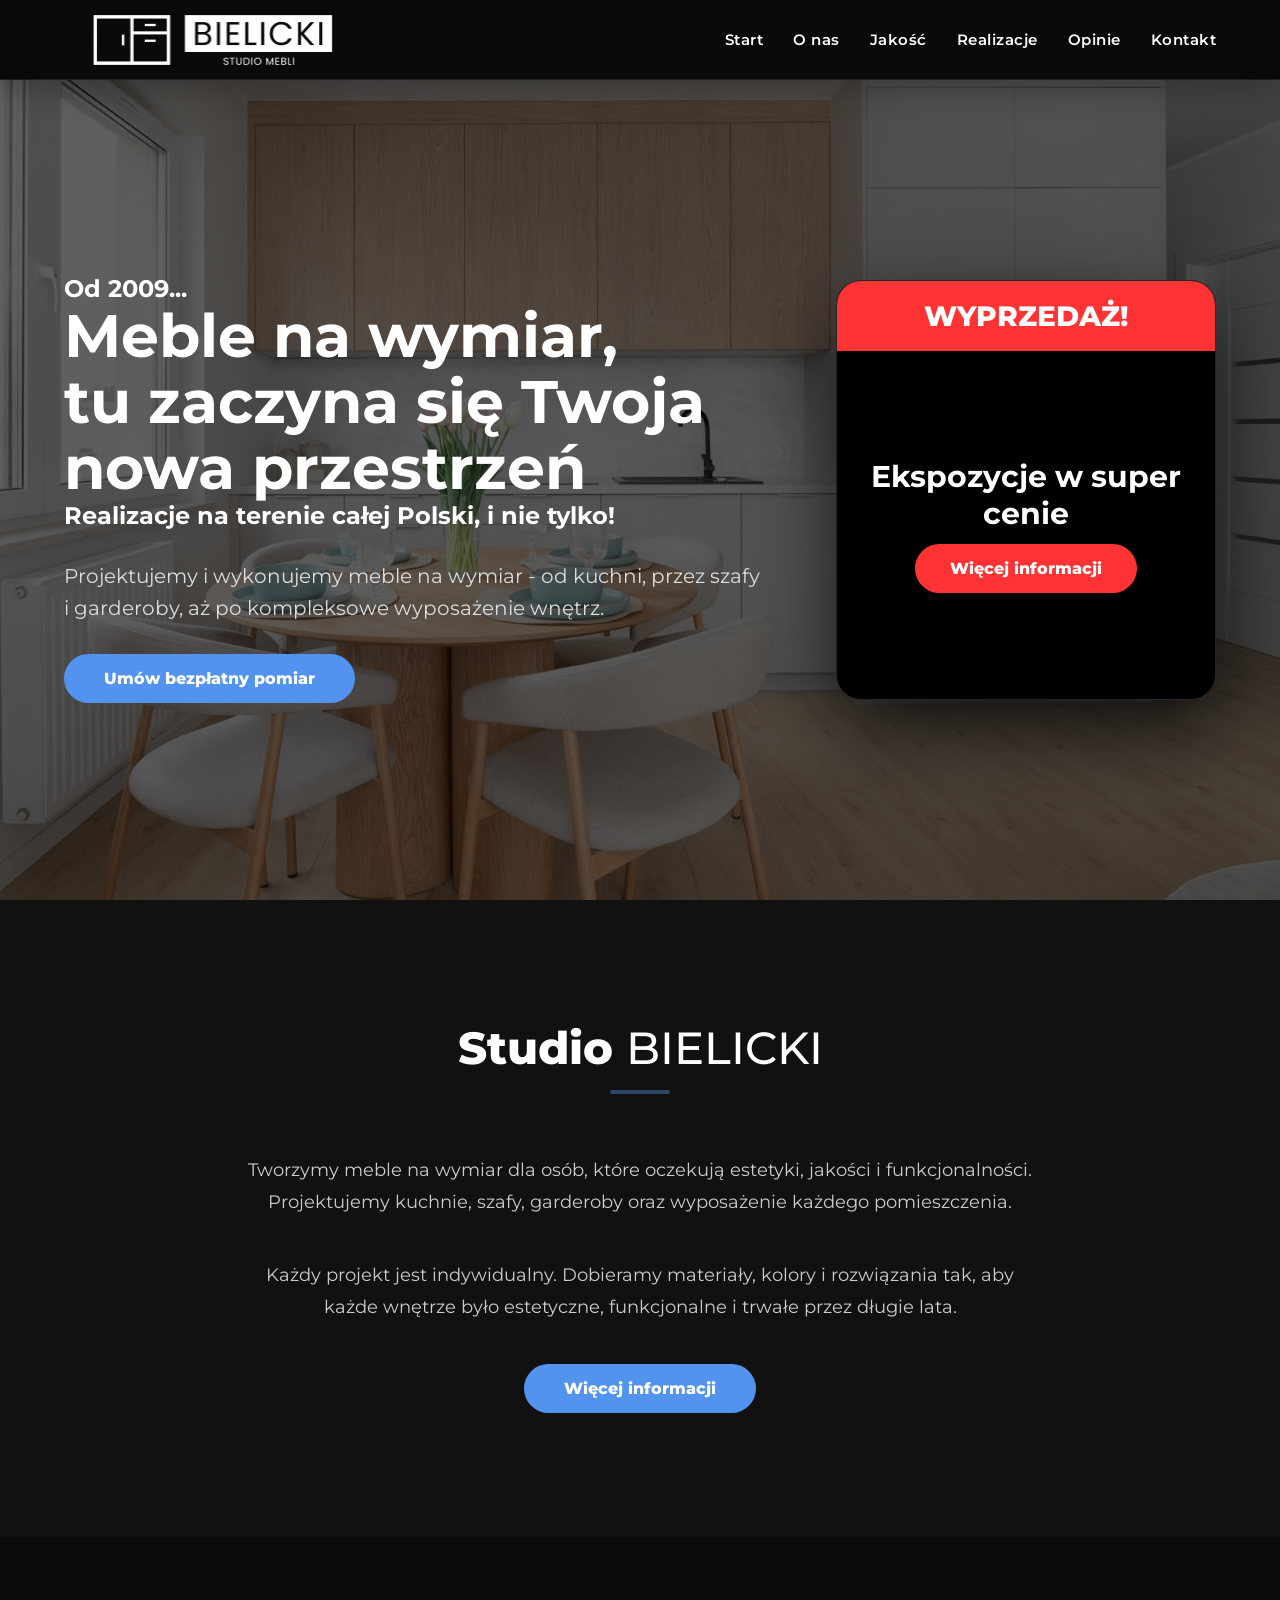
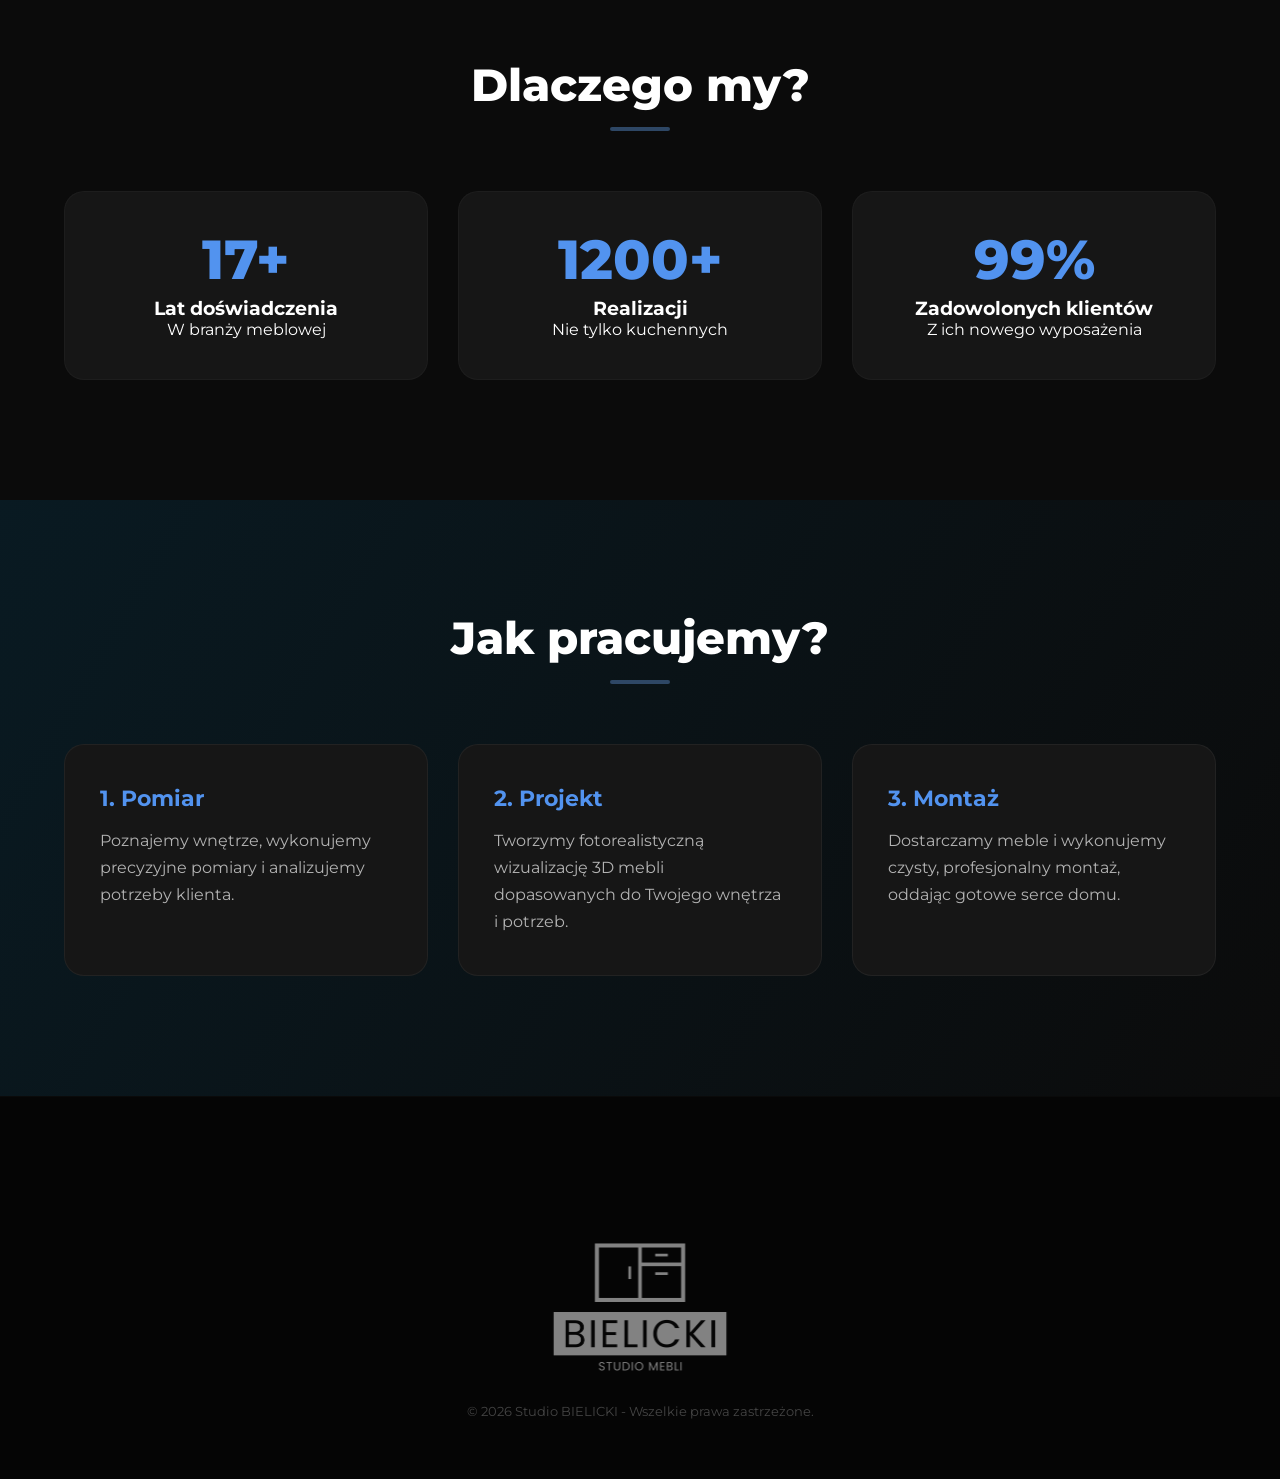
==== index.html @ 7b5033e9 "Update index.html" ====
<!DOCTYPE html>
<html lang="pl">

<head>
<meta charset="UTF-8">
<meta name="viewport" content="width=device-width,initial-scale=1.0">
<title>Meble na wymiar | Studio BIELICKI</title>
<link rel="icon" type="image/png" href="images/logo11.png">
<link rel="stylesheet" href="css/style.css">
<link rel="stylesheet" href="css/style-sale.css">
</head>

<body>

<nav class="navbar">
<div class="container nav-container">

<div class="logo">
<img src="images/logo10.png" alt="Studio BIELICKI">
</div>

<div class="hamburger" id="hamburger">
<span></span>
<span></span>
<span></span>
</div>

<div class="menu" id="menu">
    <a href="index.html">Start</a>
    <a href="about.html">O nas</a>
    <a href="jakosc.html">Jakość</a>
    <a href="realizacje.html">Realizacje</a>
    <a href="opinie.html">Opinie</a>
    <a href="kontakt.html">Kontakt</a>
    <a href="wyprzedaz.html" class="mobile-sale-link">Wyprzedaż</a>
</div>

</div>
</nav>
<!-- HERO (Zdjęcie tła pojawia się OD RAZU, bez czekania na animację) -->
<header class="hero">
    <div class="container hero-content">

        <div class="hero-left">
            <h2 class="animate-fade">
                Od 2009...
            </h2>
            <h1 class="animate-fade">
                Meble na wymiar,<br>
                tu zaczyna się Twoja nowa przestrzeń
            </h1>
            <h2 class="animate-fade">
                Realizacje na terenie całej Polski, i nie tylko!
            </h2>

            <p class="animate-fade delay-1">
                Projektujemy i wykonujemy meble na wymiar - od kuchni,
                przez szafy i garderoby, aż po kompleksowe wyposażenie wnętrz.
            </p>

            <a class="btn animate-fade delay-2" href="kontakt.html">
                Umów bezpłatny pomiar
            </a>
        </div>

        <div class="sale-box animate-fade delay-3">
            <div class="sale-header">
                WYPRZEDAŻ!
            </div>

            <div class="sale-content">
                <h3>Ekspozycje w super cenie</h3>

                <a href="https://www.facebook.com/bielickimeble" class="sale-btn" target="_blank">
                    Więcej informacji
                </a>
            </div>
        </div>

    </div>
</header>

<!-- SEKCJA INTRO -->
<section class="dark animate-fade">
<div class="container main-text-container">
<h2 class="title">Studio <span class="normal-text">BIELICKI</span></h2>

<p class="text accent-text" style="text-align: center;">
Tworzymy meble na wymiar dla osób, które oczekują estetyki, jakości i funkcjonalności. Projektujemy kuchnie, szafy, garderoby oraz wyposażenie każdego pomieszczenia.
</p>

<p class="text" style="text-align: center;">
Każdy projekt jest indywidualny. Dobieramy materiały, kolory i rozwiązania tak, aby każde wnętrze było estetyczne, funkcjonalne i trwałe przez długie lata.
</p>


<div style="text-align:center; margin-top:35px;">
<a href="about.html" class="btn animate-fade">
Więcej informacji
</a>
</div>

</div>
</section>

<!-- SEKCJA STATYSTYK -->
<section class="animate-fade">
<div class="container">
<h2 class="title">Dlaczego my?</h2>
<div class="stats">
<div class="stat">
<div class="number2">17+</div>
<h3>Lat doświadczenia</h3>
<p>W branży meblowej</p>
</div>
<div class="stat">
<div class="number2">1200+</div>
<h3>Realizacji</h3>
<p>Nie tylko kuchennych</p>
</div>
<div class="stat">
<div class="number2">99%</div>
<h3>Zadowolonych klientów</h3>
<p>Z ich nowego wyposażenia</p>
</div>
</div>
</div>
</section>

<!-- SEKCJA JAK PRACUJEMY (Używa nowej klasy .gold z błękitnym grafitem) -->
<section class="gold animate-fade">
<div class="container">
<h2 class="title">Jak pracujemy?</h2>
<div class="cards">
<!-- Dodatkowe mini-opóźnienia (delay) dla kart, aby pojawiały się jedna po drugiej -->
<div class="card">
<h3>1. Pomiar</h3>
<p>Poznajemy wnętrze, wykonujemy precyzyjne pomiary i analizujemy potrzeby klienta.</p>
</div>
<div class="card">
<h3>2. Projekt</h3>
<p>Tworzymy fotorealistyczną wizualizację 3D mebli dopasowanych do Twojego wnętrza i potrzeb.</p>
</div>
<div class="card">
<h3>3. Montaż</h3>
<p>Dostarczamy meble i wykonujemy czysty, profesjonalny montaż, oddając gotowe serce domu.</p>
</div>
</div>
</div>
</section>

<footer>
<div class="container">

<div class="footer-logo">
                <img src="images/logo9.png" alt="Studio BIELICKI">
<div><span>.
</div>

<p style="font-size: 13px; margin-top: 15px; color: #444;">
&copy; 2026 Studio BIELICKI - Wszelkie prawa zastrzeżone.
</p>

</div>
</footer>

<div id="topBtn">↑</div>

<script src="js/script.js"></script>
<script>
document.addEventListener("contextmenu", e => e.preventDefault()); document.addEventListener("keydown", function(e) { if (e.key === "F12") { e.preventDefault(); } if (e.ctrlKey && e.shiftKey && (e.key === "I" || e.key === "J" || e.key === "C")) { e.preventDefault(); } if (e.ctrlKey && e.key === "U") { e.preventDefault(); } }); </script>
<script>
const hamburger=document.getElementById("hamburger");
const menu=document.getElementById("menu");

hamburger.addEventListener("click",()=>{

hamburger.classList.toggle("active");
menu.classList.toggle("active");

});

document.querySelectorAll(".menu a").forEach(link=>{

link.addEventListener("click",()=>{

hamburger.classList.remove("active");
menu.classList.remove("active");

});

});
</script>
</body>
</html>
---- css/style.css ----
@import url('https://fonts.googleapis.com/css2?family=Montserrat:wght@400;600;800&display=swap');

* {
    margin: 0;
    padding: 0;
    box-sizing: border-box;
}

html {
    scroll-behavior: smooth;
}

.about-header-image{
    display: block;
    width: 70%;
    height: auto;
    margin-left: auto;
    margin-right: auto;
    margin-top: 35px;
}

.back-section{
    padding: 40px 0 60px;
    text-align: center;
    background: #111; /* dopasuj do tła strony */
}

.back-btn{
    display: inline-block;
    padding: 14px 36px;
    border: 2px solid #824545;
    color: #c96a6a;
    text-decoration: none;
    text-transform: uppercase;
    letter-spacing: 2px;
    transition: .3s;
}

.back-btn:hover{
    background: #c96a6a;
    color: #111;
}

.visual-gallery{
    display:flex;
    justify-content:center;
    gap:30px;
    margin-top:40px;
}


.visual-item{
    width:45%;
    position:relative;
    overflow:hidden;
    border-radius:15px;
}


.visual-item img{
    width:100%;
    height:320px;
    object-fit:cover;
    display:block;
}



.visual-item .visual-overlay{
    position:absolute;
    bottom:0;
    left:0;
    right:0;
    background:rgba(0,0,0,0.55);
    padding:15px;
    text-align:center;
}


.visual-item .visual-overlay p{
    color:white;
    margin:0;
    font-size:18px;
}



@media(max-width:768px){

    .visual-gallery{
        flex-direction:column;
    }


    .visual-item{
        width:100%;
    }


    .visual-item img{
        height:240px;
    }

}

body {
    font-family: Montserrat, sans-serif;
    background: #0b0b0b;
    color: white;
    padding-top: 80px; /* POPRAWKA: Zapobiega wjeżdżaniu sekcji pod fixed navbar */
}

a {
    text-decoration: none;
    color: white;
}

.container {
    width: 90%;
    max-width: 1200px;
    margin: auto;
}

/* --- NOWA PALETA: ELEGANCKI CIEMNY BŁĘKIT --- */
:root {
    /* --base-blue: #164e63; */
    --base-blue: #2e4765;


    /* --light-blue: #22d3ee; */
    --light-blue: #5293ef; /* - jak bus firmowy */
    /* --light-blue: #ffd000; /* - złoty */


    --dark-bg: #111111;
    --card-bg: #161616;
}

.contact-container{
    max-width:1400px;
    margin:auto;
    padding:0 20px;
}

* {
    user-select: none;
    -webkit-user-select: none;
}

/* --- NAWIGACJA (CAŁKOWITA POPRAWKA KOMPOZYCJI) --- */
.navbar {
    position: fixed;
    top: 0;
    left: 0;
    width: 100%;
    height: 80px;
    z-index: 999;

    display: flex;
    align-items: center;

    /* Efekt szkła */
    background: rgba(11, 11, 11, 0.45);
    backdrop-filter: blur(22px) saturate(180%);
    -webkit-backdrop-filter: blur(22px) saturate(180%);

    border-bottom: 1px solid rgba(255,255,255,.08);
    box-shadow: 0 10px 30px rgba(0,0,0,.25);

    transition: background .3s ease;
}

.nav-container {
    width: 90%;
    max-width: 1200px;
    margin: 0 auto;
    display: flex;
    justify-content: space-between;
    align-items: center;
}

/* LOGO: "Studio" na biało, "BIELICKI" na biało/błękit */
.logo {
    font-size: 24px;
    font-weight: 800;
    color: #ffffff; /* Cały napis domyślnie biały */
    letter-spacing: 0.5px;
    white-space: nowrap; /* Blokuje łamanie tekstu do nowej linii */
    display: flex;
    gap: 8px; /* Idealny odstęp między słowami Studio a BIELICKI */
}

.logo span {
    color: #ffffff; /* Słowo "Studio" wymuszone na czystą biel */
    font-weight: 400; /* Lekkie odchudzenie dla lepszego designu */
}

/* Jeśli chcesz, żeby to BIELICKI miało błękitny akcent, odkomentuj poniższe, jeśli ma być całe białe - zostaw jak jest */
/* .logo { color: var(--light-blue); } */

.menu {
    display: flex;
    align-items: center;
    gap: 30px; /* Bezpieczny rozstaw opcji w menu */
}

.menu a {
    color: #ffffff;
    font-size: 15px;
    font-weight: 600;
    letter-spacing: 0.5px;
    transition: color 0.3s ease;
    white-space: nowrap;
}

.menu a:hover, .menu a.active {
    color: var(--light-blue);
}
/* --- HERO --- */
.hero {
    height: calc(100vh - 80px);
    display: flex;
    align-items: center;

    background: linear-gradient(#000000a0, #000000a0),
                url("../images/kuchnia1.webp") center/cover;
}

.hero h1 {
    font-size: 60px;
    line-height: 1.1;
}

.hero p {
    margin: 30px 0;
    font-size: 20px;
    max-width: 700px;
    line-height: 1.6;
    color: #ddd;
}

/* --- ZAKTUALIZOWANY PRZYCISK (BEZ FALOWANIA, JAŚNIEJSZY DOMYŚLNIE) --- */
.btn {
    display: inline-block;
    padding: 15px 40px;
    background: #5293ef; /* Jaśniejszy odcień na start */
    color: #ffffff;                /* Ciemny tekst dla kontrastu z jasnym tłem */
    border-radius: 50px;
    font-weight: 800;
    transition: background 0.3s ease, color 0.3s ease;
    position: relative;
    overflow: hidden;
    isolation: isolate;
}

.btn:hover {
    background: #22d3ee; /* Ciemniejszy odcień po najechaniu */
    color: #000000;                  /* Biały tekst na ciemniejszym tle */
}

/* --- SEKCJE I KOMPOZYCJA (Dodane bezpieczne odstępy) --- */
section {
    padding: 120px 0; /* Zwiększony padding dla lepszego "oddechu" strony */
}

.dark {
    background: var(--dark-bg);
}

.gold {
    /* Zmiana tła z ciepłego złota na chłodny błękitny grafit */
    background: linear-gradient(120deg, #091a22, #0b0b0b);
}

.title {
    font-size: 45px;
    text-align: center;
    margin-bottom: 60px;
    font-weight: 800;
    position: relative;
}

.normal-text {
    font-weight: 500;
}

/* Subtelna kreska pod tytułami dla lepszego designu */
.title::after {
    content: '';
    display: block;
    width: 60px;
    height: 4px;
    background: var(--base-blue);
    margin: 15px auto 0 auto;
    border-radius: 2px;
}

/* --- BEZPIECZNY NAGŁÓWEK STRONY (IDEALNA WYSOKOŚĆ) --- */
.page-title-section {
    padding-top: 115px; /* Zmniejszone ze 160px – teraz napis jest idealnie pod menu */
    padding-bottom: 10px;
    text-align: center;
}

.text {
    font-size: 18px;
    line-height: 1.8;
    color: #ccc;
    max-width: 800px;
    margin: 0 auto 40px auto; /* Wyśrodkowanie dłuższego tekstu o nas */
}

/* Poprawka dla tekstu w układzie wielokolumnowym (jeśli używasz flex/grid w HTML) */
.about-grid {
    display: grid;
    grid-template-columns: repeat(auto-fit, minmax(300px, 1fr));
    gap: 40px;
    align-items: start;
}

/* --- KARTY (Płynna dynamiczna animacja hover) --- */
.cards {
    display: grid;
    grid-template-columns: repeat(auto-fit, minmax(280px, 1fr));
    gap: 30px;
}

#themeBtn {
    width: 45px;
    height: 45px;
    margin-left: 20px;
    border-radius: 50%;
    border: 1px solid rgba(255,255,255,.1);
    background: var(--card-bg);
    color: white;
    cursor: pointer;
    font-size: 20px;
    transition: .3s;
}

#themeBtn:hover {
    background: var(--light-blue);
    transform: scale(1.1);
}

/* DUŻA RAMKA WIZUALIZACJI */

.visual-box {

position:relative;

width:100%;
height:650px;

margin-top:60px;

border-radius:45px;

overflow:hidden;

background:#111;

box-shadow:
0 35px 90px rgba(0,0,0,0.8),
0 0 50px rgba(255,255,255,0.08);

}



.visual-box img {

width:100%;
height:100%;

object-fit:cover;

transition:0.8s ease;

}



.visual-box:hover img {

transform:scale(1.08);

}




.visual-overlay {

position:absolute;

bottom:0;
left:0;

width:100%;

padding:60px;


background:
linear-gradient(
transparent,
rgba(0,0,0,0.9)
);

}




.visual-overlay h3 {

font-size:42px;

margin-bottom:15px;

}



.visual-overlay p {

font-size:20px;

color:#ddd;

}



@media(max-width:768px){


.visual-box {

height:420px;

border-radius:25px;

}

.awards {
    margin-top: 25px;
}


.awards p {
    margin: 7px 0;
    font-size: 17px;
    line-height: 1.5;
    color: #ddd;
}

.card.animate-fade {
    opacity: 1;
    animation: none;
}


.visual-overlay {

padding:30px;

}


.visual-overlay h3 {

font-size:28px;

}


}

.card {
    background: var(--card-bg);
    padding: 40px 35px;
    border-radius: 20px;
    border: 1px solid rgba(255, 255, 255, 0.05);
    transition: transform 0.4s cubic-bezier(0.165, 0.84, 0.44, 1), border-color 0.4s ease, box-shadow 0.4s ease;
}

.card:hover {
    transform: translateY(-10px);
    border-color: var(--base-blue);
    box-shadow: 0 15px 30px rgba(22, 78, 99, 0.2);
}

.card h3 {
    color: var(--light-blue); /* Zmiana ze złotego */
    margin-bottom: 15px;
    font-size: 22px;
}

.card p {
    color: #b3b3b3;
    line-height: 1.7;
}

/* --- STATYSTYKI --- */
.stats {
    display: grid;
    grid-template-columns: repeat(auto-fit, minmax(220px, 1fr));
    gap: 30px;
    margin-top: 40px;
}

.stat {
    background: var(--card-bg);
    padding: 40px 30px;
    text-align: center;
    border-radius: 20px;
    border: 1px solid rgba(255, 255, 255, 0.03);
    transition: transform 0.3s ease;
}

.stat:hover {
    transform: translateY(-5px);
}

.number2 {
    font-size: 55px;
    color: var(--light-blue); /* Zmiana ze złotego */
    font-weight: 800;
    line-height: 1;
    margin-bottom: 10px;
}

/* --- GALERIA --- */
.gallery {
    display: grid;
    grid-template-columns: repeat(3, 1fr);
    gap: 25px;
}

@media(max-width:768px){

    .gallery {
        grid-template-columns: 1fr;
    }

}

.gallery img {
    width: 100%;
    height: 260px;
    object-fit: cover;
    border-radius: 15px;
    cursor: pointer;
    transition: 0.3s;
}

.gallery img:hover {
    transform: scale(1.03);
}

/* --- FORMULARZ --- */
form {
    max-width: 700px;
    margin: auto;
}

input, textarea, select {
    width: 100%;
    padding: 18px;
    margin: 12px 0;
    background: var(--card-bg);
    color: white;
    border: 1px solid #252525;
    border-radius: 12px;
    font-family: Montserrat, sans-serif;
    transition: border-color 0.3s ease;
}

input:focus, textarea:focus, select:focus {
    outline: none;
    border-color: var(--light-blue);
}

/* --- OPINIE --- */
.review {
    background: var(--card-bg);
    padding: 30px;
    border-radius: 20px;
    border: 1px solid rgba(255, 255, 255, 0.03);
}

.stars {
    color: #22d3ee; /* Zmiana koloru gwiazdek na dopasowany błękit cyjanowy */
    font-size: 22px;
    margin-bottom: 10px;
}

.alert {
    background: #b91c1c;
    padding: 15px;
    border-radius: 15px;
    display: none;
}

/* --- STOPKA --- */
footer {
    background: #050505;
    padding: 60px 20px;
    text-align: center;
    color: #777;
    border-top: 1px solid rgba(255, 255, 255, 0.02);
}

/* --- PRZYCISK TOP --- */
#topBtn {
    position: fixed;
    bottom: 25px;
    right: 25px;
    width: 50px;
    height: 50px;
    display: none;
    align-items: center;
    justify-content: center;
    background: var(--base-blue);
    color: white;
    border-radius: 50%;
    transition: background 0.3s ease, transform 0.3s ease;
    z-index: 1000;
}

#topBtn:hover {
    background: var(--light-blue);
    transform: scale(1.1);
}

/* ==========================================================================
   --- NOWE ANIMACJE POJAWIANIA SIĘ (FADE-IN-UP) NA START STRONY ---
   ========================================================================== */
@keyframes fadeInUp {
    from {
        opacity: 0;
        transform: translateY(30px);
    }
    to {
        opacity: 1;
        transform: translateY(0);
    }
}

/* Klasy do dodania w HTML dla animacji płynnego wejścia */
.animate-fade {
    opacity: 0;
    animation: fadeInUp 1s cubic-bezier(0.25, 1, 0.5, 1) forwards;
}

.delay-1 { animation-delay: 0.2s; }
.delay-2 { animation-delay: 0.4s; }
.delay-3 { animation-delay: 0.6s; }
.delay-4 { animation-delay: 0.7s; }
.delay-5 { animation-delay: 0.8s; }
.delay-6 { animation-delay: 0.9s; }

@media(max-width: 800px) {
    body {
        padding-top: 70px;
    }

    .navbar {
        height: 70px;
    }

    .menu {
        gap: 15px;
    }

    .menu a {
        font-size: 13px;
        margin-left: 10px;
    }

    .hero h1 {
        font-size: 42px;
    }

    section {
        padding: 70px 0;
    }

    .title {
        font-size: 32px;
    }
}

/* jasny pasek lecący przez przycisk */
.btn::before {
    content:"";
    position:absolute;
    top:0;
    left:-120%;
    width:80%;
    height:100%;
    background: linear-gradient(
        120deg,
        transparent,
        rgba(255,255,255,.45),
        transparent
    );
    transform:skewX(-20deg);
    transition:.7s;
}

.btn:hover::before {
    left:140%;
}

/* kliknięcie przycisku */
.btn:active {
    transform: scale(.94);
}

/* efekt wejścia razem z animacją strony */
.animate-fade.btn {
    animation: fadeInUp 1s cubic-bezier(.25,1,.5,1) forwards;
}

/* PROCES REALIZACJI */

.process-section {
    padding: 100px 0;
    background: #080808;
}


.process-subtitle {
    text-align:center;
    color:#aaa;
    margin-top:15px;
    font-size:18px;
}



.process {
    margin-top:70px;
    position:relative;
}


.process::before {
    content:"";
    position:absolute;
    left:35px;
    top:0;
    width:2px;
    height:100%;
    /* background:#c9a227; */
    background:#5293ef;
}

/* ===== LIGHTBOX PEŁNY EKRAN ===== */

.lightbox{

    position:fixed;

    inset:0;

    width:100vw;
    height:100vh;

    background:rgba(0,0,0,.75);

    backdrop-filter:blur(8px);

    display:flex;
    justify-content:center;
    align-items:center;

    opacity:0;
    visibility:hidden;

    transition:.3s ease;

    z-index:999999;

}


.lightbox.active{

    opacity:1;
    visibility:visible;

}



.lightbox-content{

    position:relative;

    max-width:85vw;
    max-height:85vh;

}


.lightbox img{

    max-width:85vw;
    max-height:85vh;

    border-radius:25px;

    object-fit:contain;

    padding:20px;

    background:rgba(255,255,255,.08);

    box-shadow:
    0 30px 90px rgba(0,0,0,.8);

}



/* ZAMKNIĘCIE LIGHTBOX */

.lightbox-close{

    position:fixed;

    top:25px;
    right:35px;

    width:50px;
    height:50px;

    display:flex;
    align-items:center;
    justify-content:center;

    border-radius:50%;

    background:rgba(0,0,0,.65);

    font-size:34px;

    color:white;

    cursor:pointer;

    z-index:9999999;

}



/* LICZNIK */

#lightbox-counter{

    position:absolute;

    left:50%;

    transform:translateX(-50%);

    top:35px;

    color:white;

    font-size:18px;

    font-weight:600;

    background:rgba(0,0,0,.65);

    padding:10px 18px;

    border-radius:14px;

    backdrop-filter:blur(8px);

    z-index:9999999;

}


.lightbox-close:hover{

    background:rgba(64, 64, 64, 0.7);

    transform:scale(1.1);

}

/* STRZAŁKI LIGHTBOX */

.lightbox-content{
    position:relative;
    display:flex;
    align-items:center;
    justify-content:center;
}


/* STRZAŁKI LIGHTBOX */

.lightbox-prev,
.lightbox-next{

    position:fixed;

    top:50%;
    transform:translateY(-50%);

    width:55px;
    height:55px;

    display:flex;
    align-items:center;
    justify-content:center;

    font-size:45px;

    color:white;
    background:rgba(0,0,0,.65);

    border:none;
    border-radius:50%;

    cursor:pointer;

    z-index:9999999;

}


.lightbox-prev{
    left:30px;
}


.lightbox-next{
    right:30px;
}


.lightbox-prev:hover,
.lightbox-next:hover{

    background:rgba(80,80,80,.8);

    transform:translateY(-50%) scale(1.1);

}



/* telefon */

@media(max-width:700px){

    .lightbox-prev{

        left:5px;

    }


    .lightbox-next{

        right:5px;

    }


}

.logo {
    display: flex;
    align-items: center;
    gap: 5px;
}

.logo img {
    height: 300px;
    width: auto;
    object-fit: contain;
}

.footer-logo {
    display: flex;
    flex-direction: column;
    align-items: center;
    justify-content: center;
    gap: 0px;
}
.footer-logo img {
    width: 300px;
    height: auto;
    object-fit: contain;
    opacity: 0.5;
}

.footer-logo div {
    font-size: 1px;
    font-weight: 800;
    margin-top: -70px;
}
.footer-logo span {
    font-weight: 400;
}

.gold{
    padding-top:110px;
}

.contact-layout{
    margin-top:110px;
}


.gallery img{

    cursor:pointer;


    
}

/* ===== WIĘCEJ REALIZACJI ===== */


.more-projects{
    background:#111111;
    padding:100px 0 120px;
}

.realizacje-section {
    padding-bottom: 0px;
}

.realizacje-section .gallery {
    grid-template-columns: 1fr;
}

.realizacje-section .gallery img {
    width: 100%;
    height: 600px; /* możesz dać 700px lub więcej */
    object-fit: cover;
    border-radius: 20px;
}

#lightbox-img{
    transition:none;
}


.more-grid{

display:grid;

grid-template-columns:repeat(auto-fit,minmax(300px,1fr));

gap:35px;

}



.more-card{

height:450px;

position:relative;

overflow:hidden;

border-radius:30px;

background:#111;

border:1px solid rgba(255,255,255,.08);

}



.more-card img{

width:100%;
height:100%;

object-fit:cover;

transition:.6s;

}



.more-card:hover img{

transform:scale(1.1);

}



.more-overlay{

position:absolute;

inset:0;

display:flex;

flex-direction:column;

justify-content:flex-end;

padding:35px;

background:
linear-gradient(
transparent,
rgba(0,0,0,.9)
);

}



.more-overlay h3{

font-size:28px;

margin-bottom:20px;

}



.more-overlay button{

width:150px;

padding:14px 25px;

border-radius:30px;

border:none;

background:#5293ef;

color:white;

font-weight:700;

cursor:pointer;

transition:.3s;

}

.more-overlay2{
    display:flex;
    justify-content:center;
    align-items:center;
}

.more-overlay2 button{
    margin:0;
}



.more-overlay button:hover{

background:#22d3ee;

transform:scale(1.05);

}



.process-step {

    display:flex;
    gap:40px;
    margin-bottom:55px;
    position:relative;

    background:rgba(255,255,255,0.04);
    padding:35px;

    border-radius:25px;
    border:1px solid rgba(39, 106, 201, 0.25);

    backdrop-filter:blur(10px);

    transition:.3s;
}



.process-step:hover {

    transform:translateY(-8px);
    border-color:#5293ef;

}

.number {

    min-width:70px;
    height:70px;

    border-radius:50%;

    background:#5293ef;
    color:black;

    display:flex;
    align-items:center;
    justify-content:center;

    font-size:22px;
    font-weight:800;

    z-index:2;
}



.process-content h3 {

    font-size:28px;
    margin-bottom:15px;

}


.process-content p {

    color:#bbb;
    line-height:1.7;
}



.process-content ul {

    margin-top:20px;
    padding-left:20px;

}



.process-content li {

    color:#ddd;
    margin:8px 0;

}

.visual-box {
    position: relative;
    overflow: hidden;
}


.visual-box img {
    width: 100%;
    display: block;
    transition: 0.4s;
}


/* przyciski na górze zdjęcia */

.visual-buttons {
    position: absolute;
    top: 20px;
    left: 50%;
    transform: translateX(-50%);
    z-index: 5;

    display: flex;
    gap: 15px;
}


.visual-buttons button {

    background: rgba(0,0,0,0.45);
    backdrop-filter: blur(8px);

    color: white;
    border: 1px solid rgba(255,255,255,0.4);

    padding: 10px 22px;
    border-radius: 25px;

    cursor: pointer;
    font-size: 15px;

    transition: 0.3s;
}


.visual-buttons button:hover {

    background: rgba(255,255,255,0.25);
    transform: translateY(-2px);

}



@media(max-width:700px){

.process-step{
    flex-direction:column;
}

.process::before{
    display:none;
}

}

/* Facebook widget fix */
.fb-page {
    opacity: 1 !important;
    display: block !important;
}

.fb-page span,
.fb-page iframe {
    max-width: 100% !important;
}

/* HAMBURGER */

.hamburger{
    display:none;
    width:32px;
    cursor:pointer;
    flex-direction:column;
    gap:6px;
    z-index:1001;
}

.hamburger span{
    width:100%;
    height:3px;
    background:#fff;
    border-radius:20px;
    transition:.3s;
}

@media(max-width:800px){

    .logo img{
        height:250px;
    }

    .hamburger{
        display:flex;
    }

.menu{
    position:fixed;
    top:80px;
    right:-100%;
    left:auto;

    width:100%;
    height:calc(100vh - 80px);

    background:rgba(11,11,11,.97);
    backdrop-filter:blur(18px);

    display:flex;
    flex-direction:column;
    justify-content:flex-start;
    align-items:center;

    padding-top:40px;
    gap:30px;

    transition:right .35s ease;
}

.menu.active{
    right:0;
}

    .menu a{
        font-size:22px;
        margin:0;
    }

    .hamburger.active span:nth-child(1){
        transform:translateY(9px) rotate(45deg);
    }

    .hamburger.active span:nth-child(2){
        opacity:0;
    }

    .hamburger.active span:nth-child(3){
        transform:translateY(-9px) rotate(-45deg);
    }

}

/* POPRAWKA MOBILE NAVBAR */
@media(max-width:800px){

    .navbar{
        height:80px;
        overflow:visible;
    }

    .nav-container{
        height:80px;
    }

    .logo{
        height:120px;
        display:flex;
        align-items:center;
    }

    .logo img{
        height:250px !important;
        width:auto;
        display:block;
    }


    .hamburger{
        display:flex;
        margin-left:auto;
        z-index:10000;
    }


    .menu{
        top:80px;
    }

}

#lightbox-img{
    transition: opacity .2s ease;
}
---- css/style-sale.css ----
/* ===== RAMKA WYPRZEDAŻY W HERO ===== */

.hero-content{
    display:flex;
    justify-content:space-between;
    align-items:center;
    gap:50px;
}

.hero-left{
    flex:1;
    max-width:700px;
}

.hero-sale{
    min-height:45vh;
    display:flex;
    align-items:center;
}

.sale-grid{
    display:grid;
    grid-template-columns:repeat(auto-fit,minmax(280px,1fr));
    gap:35px;
    margin-top:50px;
}

/* ===== WYPRZEDAŻ W MENU MOBILNYM ===== */

.mobile-sale-link{
    display:none;
}

@media(max-width:800px){

    .mobile-sale-link{
        display:flex !important;
        align-items:center;
        justify-content:center;

        width:220px;
        min-height:54px;

        color:#ff3333 !important;

        border:2px solid #ff3333;
        border-radius:16px;

        font-size:18px !important;
        font-weight:800;
        text-transform:uppercase;
        letter-spacing:.5px;
    }

    .mobile-sale-link:hover{
        background:#ff6836;
        border-color:#ff6836;
        color:#fff !important;
    }

}

.sale-card{
    background:#fff;
    border-radius:18px;
    overflow:hidden;
    box-shadow:0 15px 35px rgba(0,0,0,.12);
    transition:.3s;
}

.sale-card:hover{
    transform:translateY(-8px);
}

.sale-card img{
    width:100%;
    height:240px;
    object-fit:cover;
}

.sale-info{
    padding:25px;
    text-align:center;
}

.sale-info h3{
    margin-bottom:10px;
}

.description{
    color:#666;
    margin-bottom:20px;
}

.price{
    display:flex;
    justify-content:center;
    align-items:center;
    gap:15px;
    margin-bottom:25px;
}

.old-price{
    text-decoration:line-through;
    color:#999;
    font-size:18px;
}

.new-price{
    color:#caa25a;
    font-size:28px;
    font-weight:bold;
}

.sale-card .btn{
    width:100%;
}

.sale-box{
    width:380px;
    min-height:420px;
    flex-shrink:0;

    display:flex;
    flex-direction:column;

    border-radius:25px;
    overflow:hidden;

    background:#000;
    border:1px solid rgba(255,255,255,.15);

    box-shadow:
    0 30px 80px rgba(0,0,0,.7);
}

.sale-header{
    background:#ff3333;
    color:#fff;

    padding:18px;

    text-align:center;
    font-size:28px;
    font-weight:800;
}

.sale-content{
    flex:1;

    display:flex;
    flex-direction:column;
    justify-content:center;
    align-items:center;

    padding:40px;
    text-align:center;
}

.sale-content h3{
    font-size:30px;
    margin-bottom:20px;
}

.sale-content p{
    color:#ccc;
    line-height:1.6;
    margin-bottom:30px;
}

.sale-btn{
    display:inline-block;

    padding:15px 35px;

    background:#ff3333;
    color:#fff;

    border-radius:50px;

    font-weight:800;
    text-decoration:none;

    transition:.3s;
}

.sale-btn:hover{
    background:#ff6836;
    color:#000;
}

/* TABLET */

@media(max-width:900px){

    .hero-content{
        flex-direction:column;
        align-items:flex-start;
    }

    .sale-box{
        width:100%;
        max-width:380px;
        margin-top:40px;
    }

}

/* TELEFON */

@media(max-width:700px){

    .hero-content{
        align-items:center;
        text-align:center;
    }

    .hero-left{
        width:100%;

        display:flex;
        flex-direction:column;
        align-items:center;
    }

    .hero h1,
    .hero p{
        text-align:center;
    }

    .sale-box{
        display:none;
    }

}

/* ===== WYPRZEDAZ W MENU MOBILNYM ===== */

.mobile-sale-link{
    display:none;
}

@media(max-width:800px){

    .mobile-sale-link{
        display:flex !important;
        align-items:center;
        justify-content:center;

        width:220px;
        min-height:54px;

        color:#ff3333 !important;

        border:2px solid #ff3333;
        border-radius:16px;

        font-size:18px !important;
        font-weight:800;
        text-transform:uppercase;
        letter-spacing:.5px;
    }

    .mobile-sale-link:hover{
        background:#ff6836;
        border-color:#ff6836;
        color:#fff !important;
    }

}

/* ===== WYPRZEDAŻ ===== */

.sale-grid{
    display:grid;
    grid-template-columns:repeat(auto-fit,minmax(280px,1fr));
    gap:35px;
    margin-top:30px;
    margin-bottom:30px;
}

.sale-card{
    background:#fff;
    border-radius:18px;
    overflow:hidden;
    box-shadow:0 10px 30px rgba(0,0,0,.12);
    transition:.3s;
}

.sale-card:hover{
    transform:translateY(-8px);
}

.sale-card img{
    width:100%;
    height:240px;
    object-fit:cover;
    display:block;
}

.sale-content{
    padding:25px;
    text-align:center;
}

.sale-content h3{
    margin-bottom:12px;
}

.sale-content p{
    color:#666;
    margin-bottom:20px;
    line-height:1.6;
}

.sale-prices{
    display:flex;
    justify-content:center;
    align-items:center;
    gap:15px;
    margin-bottom:25px;
}

.old-price{
    text-decoration:line-through;
    color:#999;
    font-size:18px;
}

.new-price{
    color:#caa25a;
    font-size:28px;
    font-weight:700;
}

.sale-card .btn{
    width:100%;
}
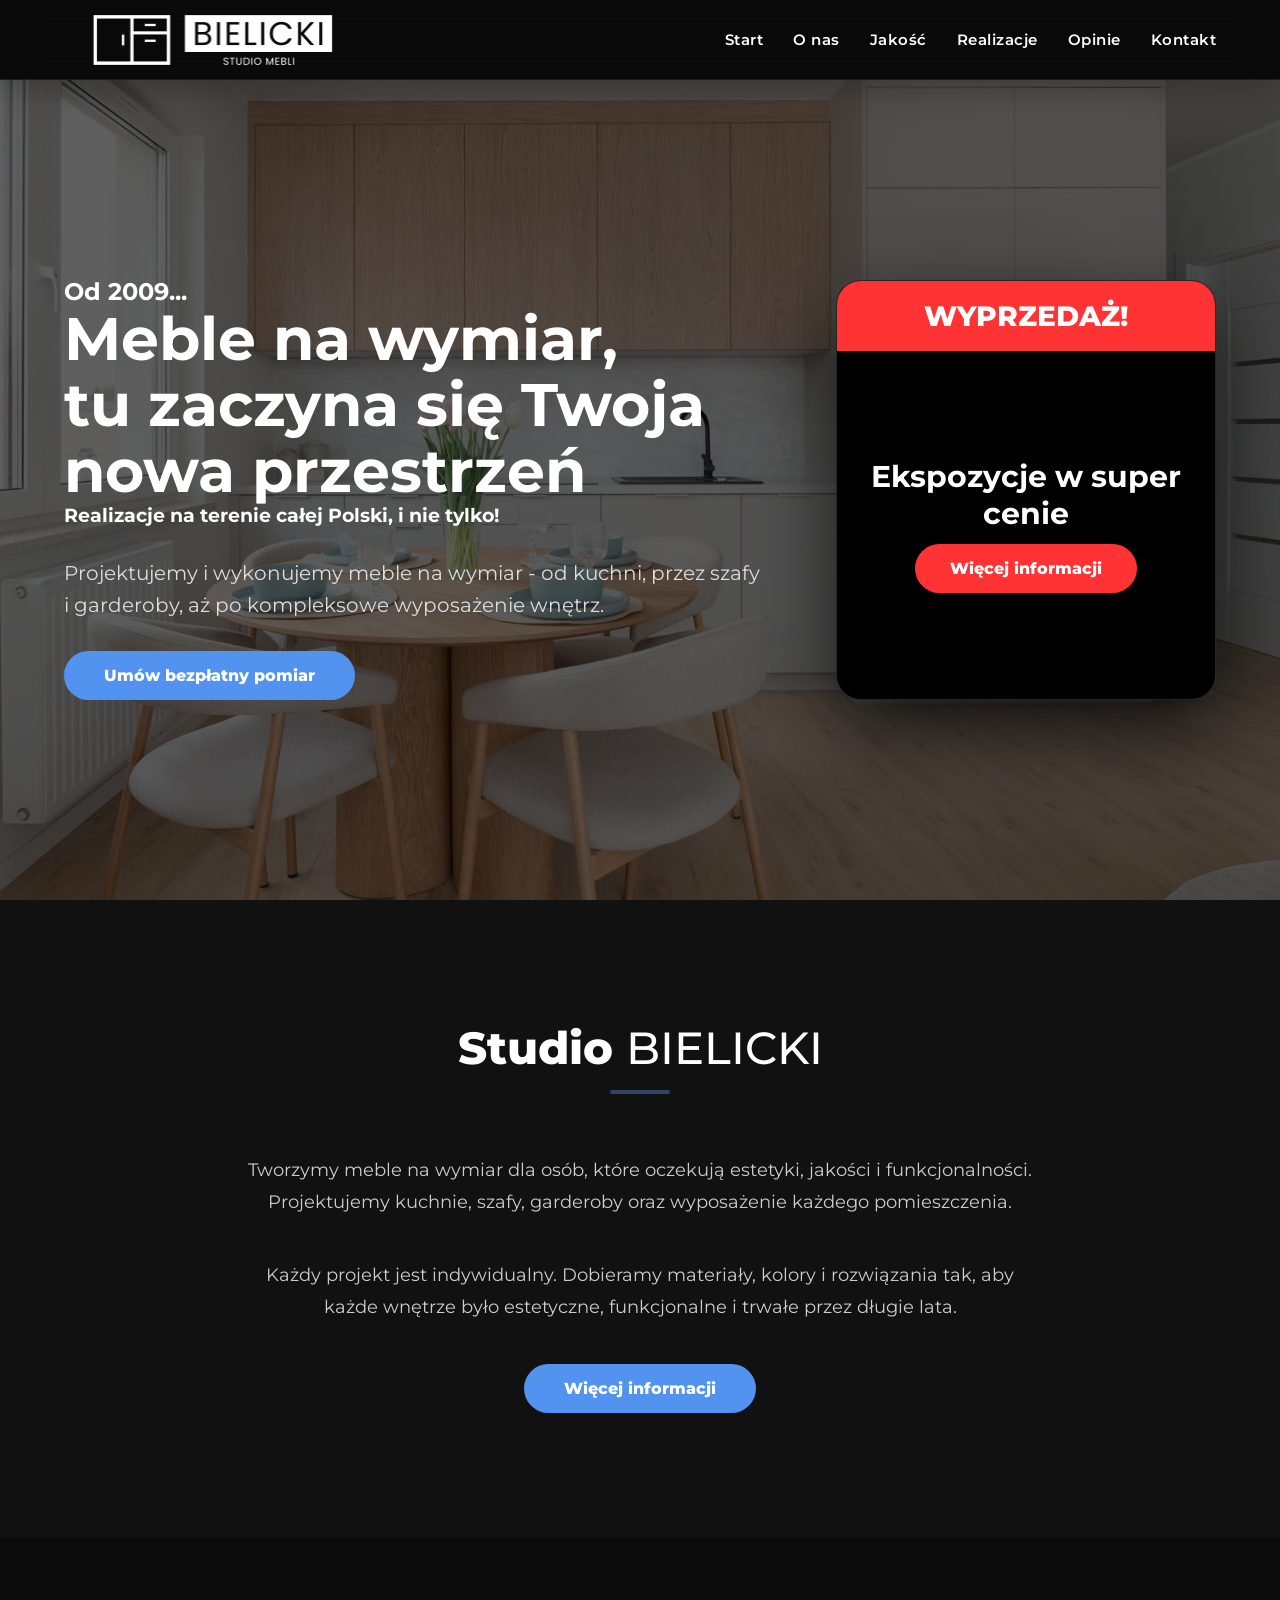
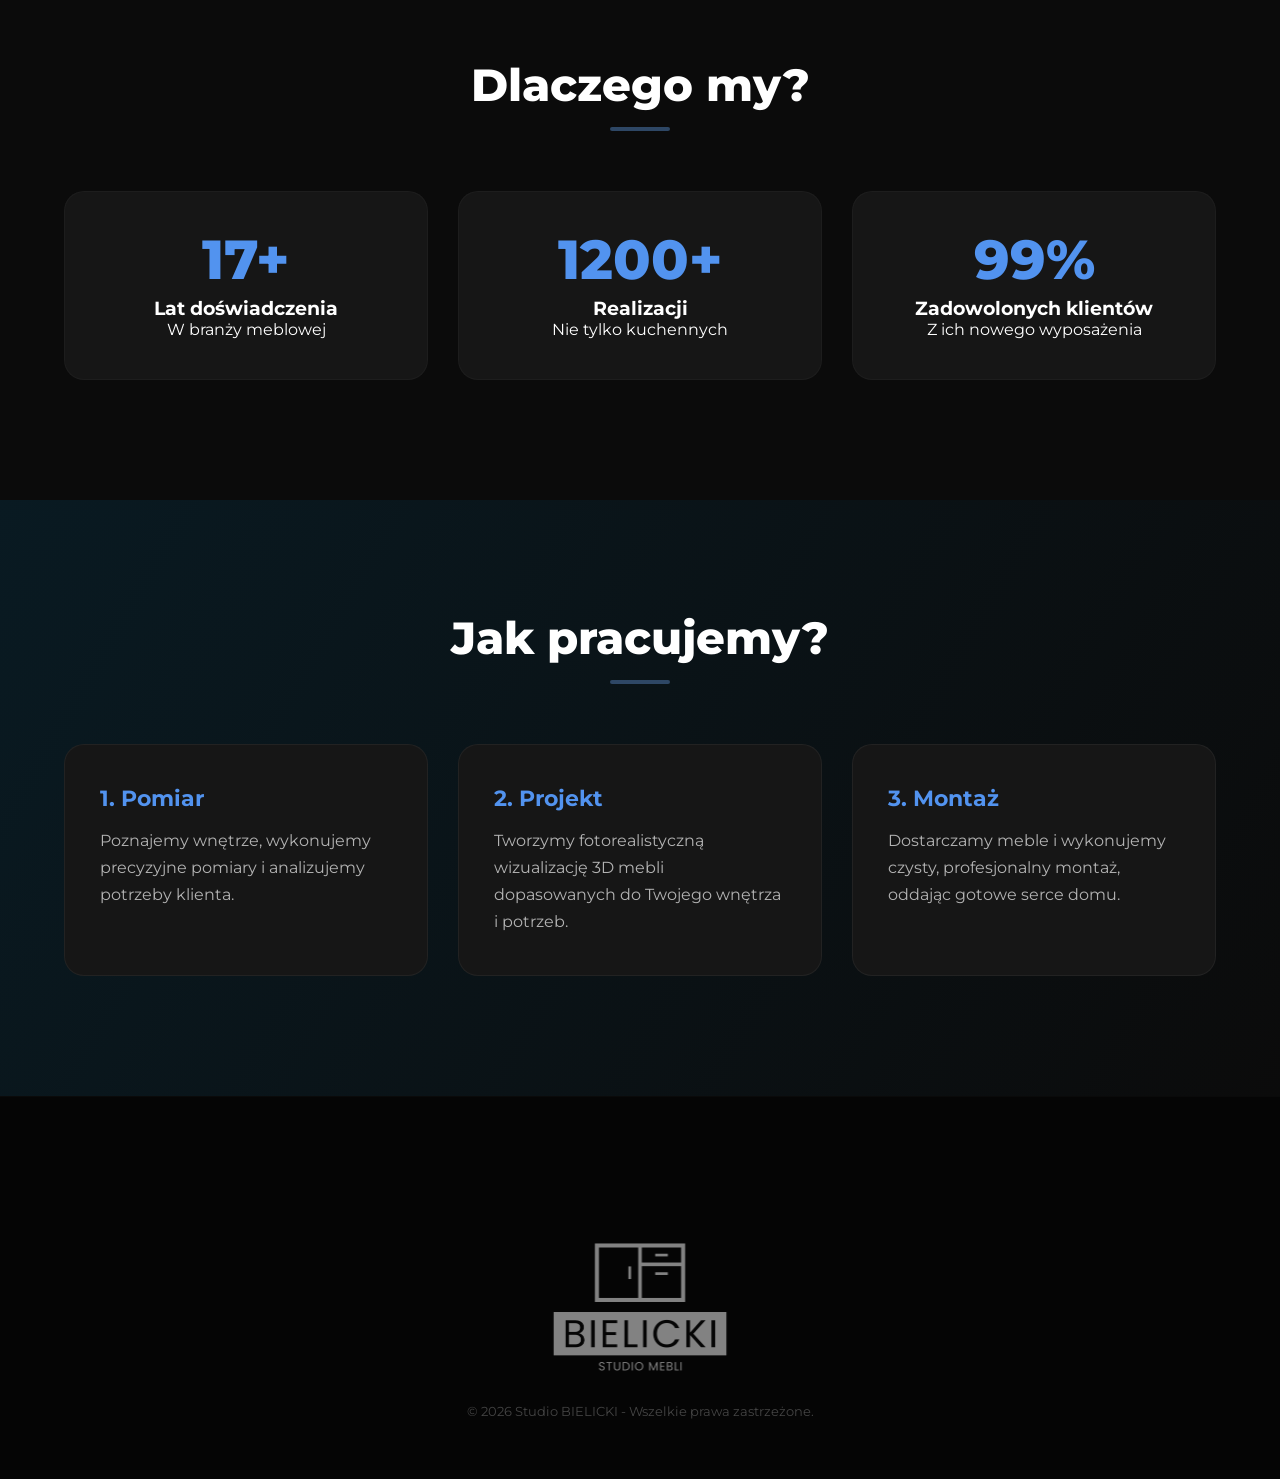
==== commit cf2129a3: "Update index.html" ====
--- a/index.html
+++ b/index.html
@@ -49,9 +49,9 @@
                 Meble na wymiar,<br>
                 tu zaczyna się Twoja nowa przestrzeń
             </h1>
-            <h2 class="animate-fade">
+            <h3 class="animate-fade">
                 Realizacje na terenie całej Polski, i nie tylko!
-            </h2>
+            </h3>
 
             <p class="animate-fade delay-1">
                 Projektujemy i wykonujemy meble na wymiar - od kuchni,
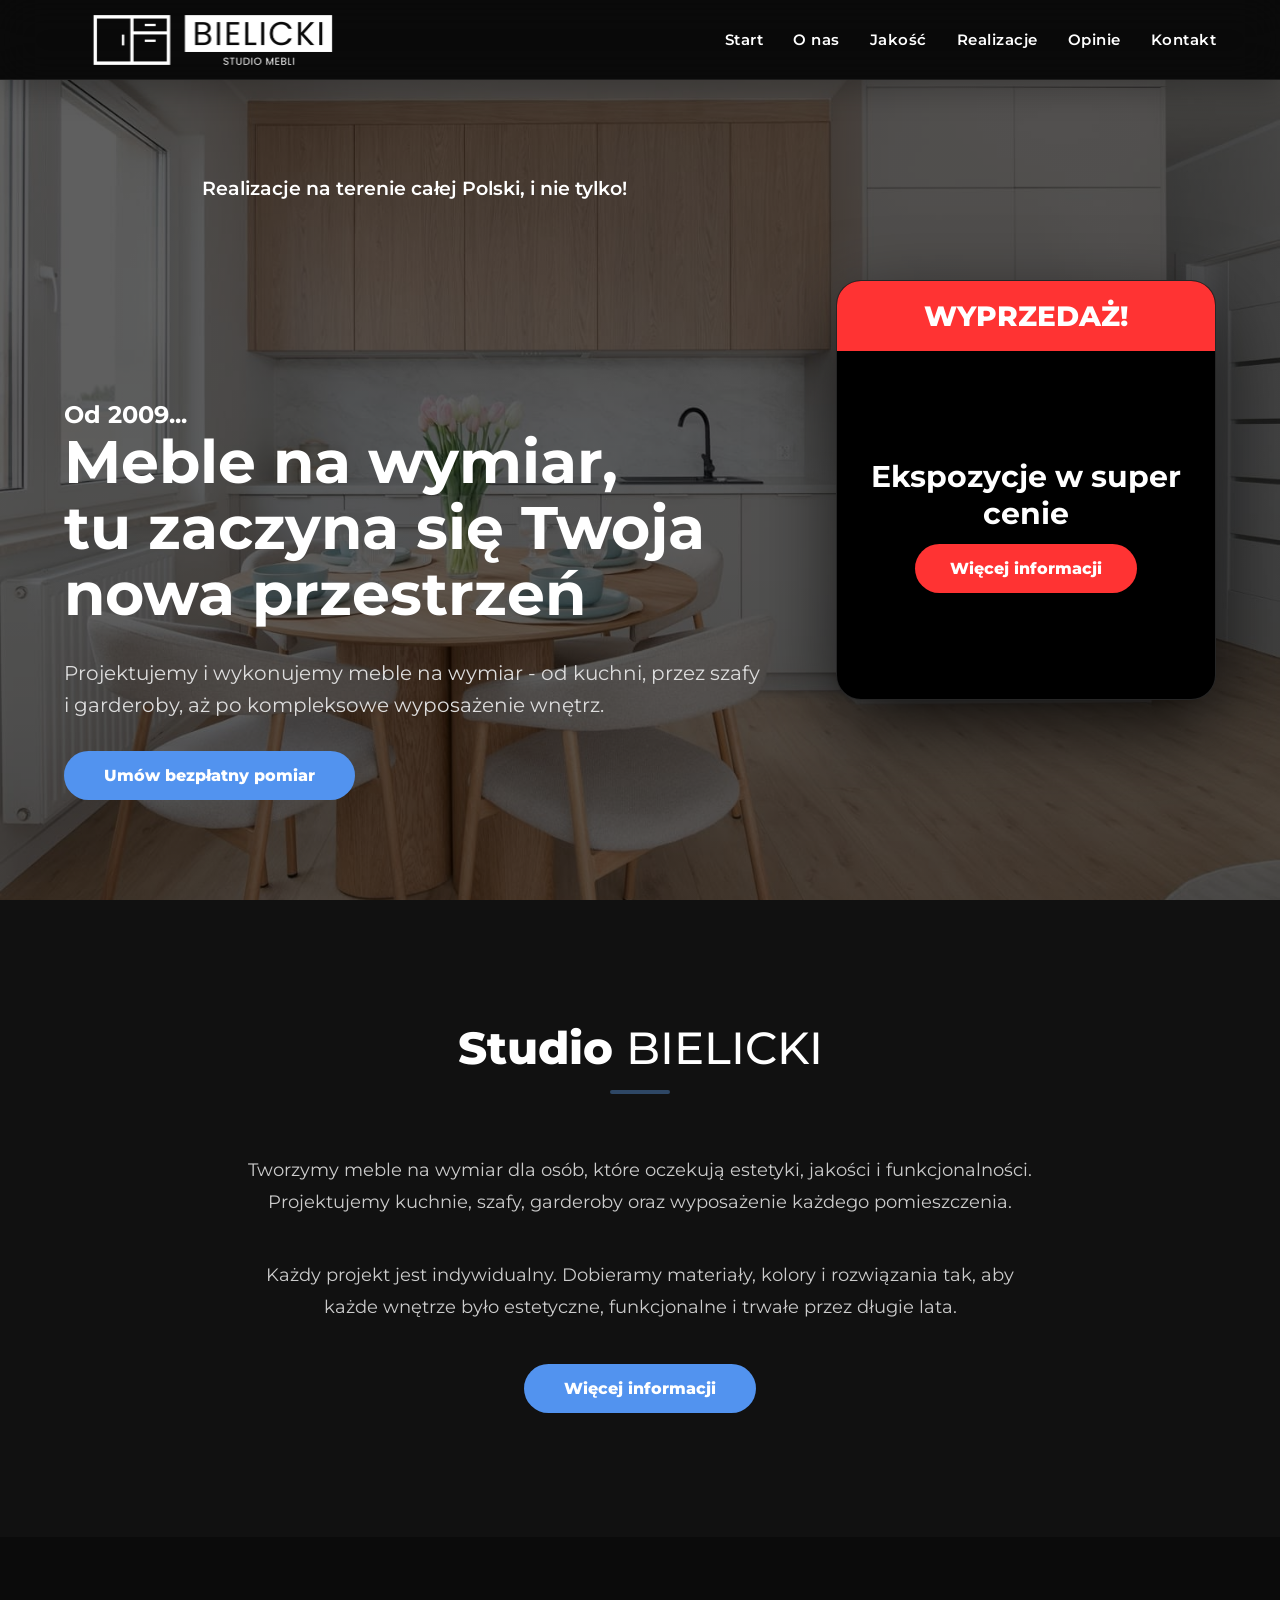
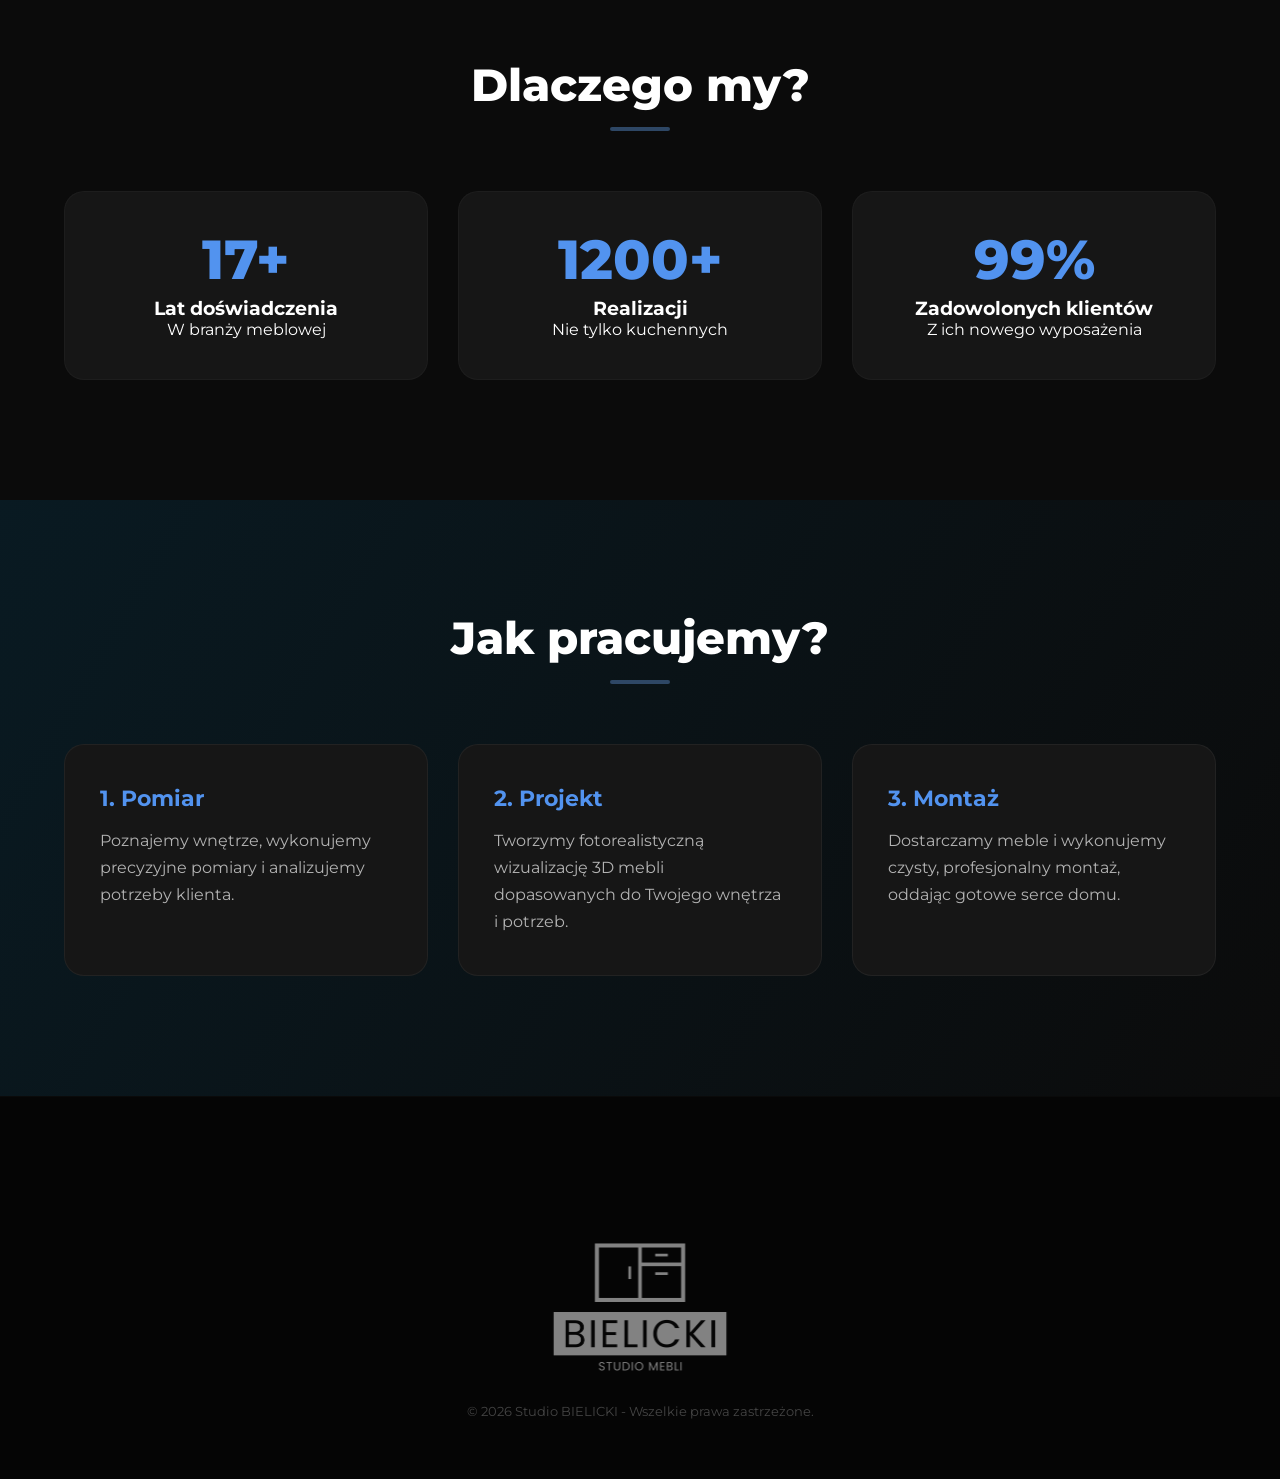
==== commit c6d7399d: "Update index.html" ====
--- a/index.html
+++ b/index.html
@@ -42,6 +42,9 @@
     <div class="container hero-content">
 
         <div class="hero-left">
+            <h2 class="hero-top-title animate-fade">
+                Realizacje na terenie całej Polski, i nie tylko!
+            </h2>
             <h2 class="animate-fade">
                 Od 2009...
             </h2>
@@ -49,9 +52,6 @@
                 Meble na wymiar,<br>
                 tu zaczyna się Twoja nowa przestrzeń
             </h1>
-            <h3 class="animate-fade">
-                Realizacje na terenie całej Polski, i nie tylko!
-            </h3>
 
             <p class="animate-fade delay-1">
                 Projektujemy i wykonujemy meble na wymiar - od kuchni,
--- a/css/style.css
+++ b/css/style.css
@@ -8,6 +8,15 @@
 
 html {
     scroll-behavior: smooth;
+}
+
+.hero-top-title {
+    text-align: center;
+    font-size: 1.2rem;
+    font-weight: 600;
+    color: #fff;
+    margin-bottom: 200px;
+    opacity: 0.9;
 }
 
 .about-header-image{
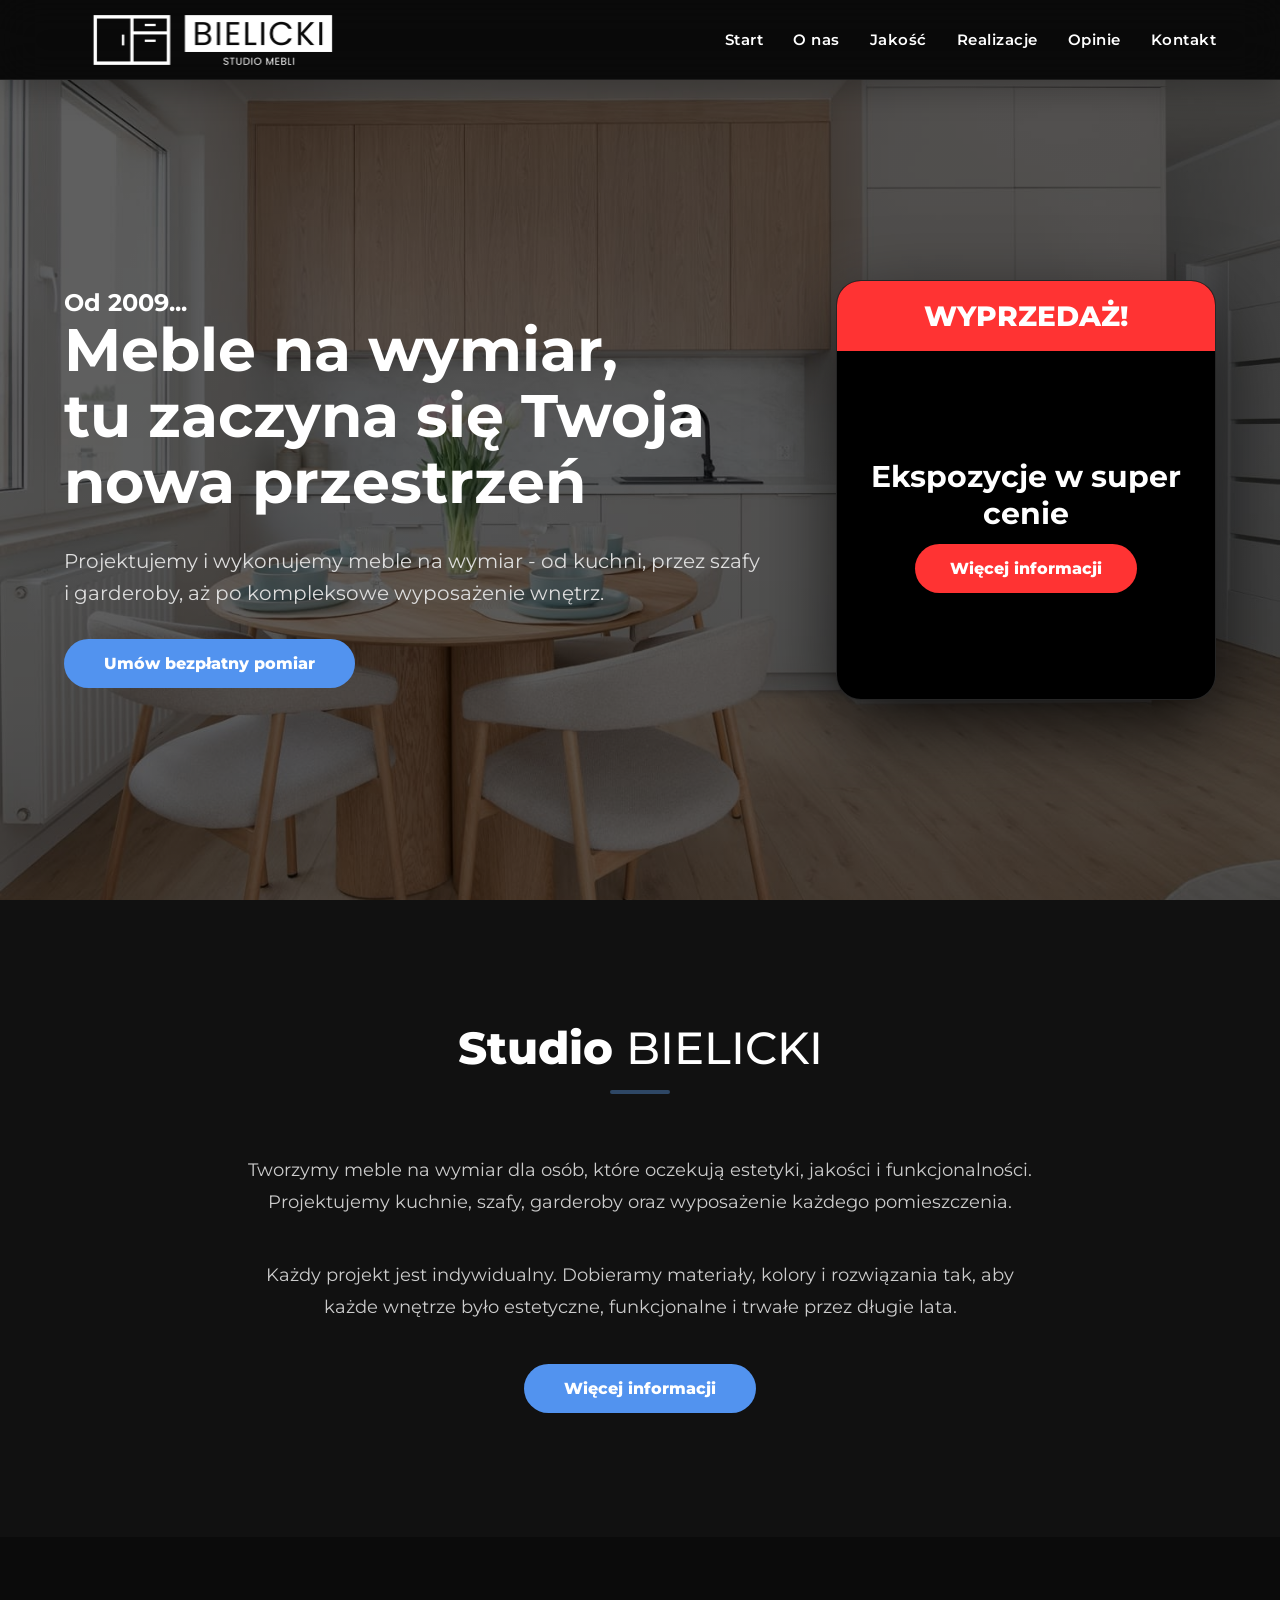
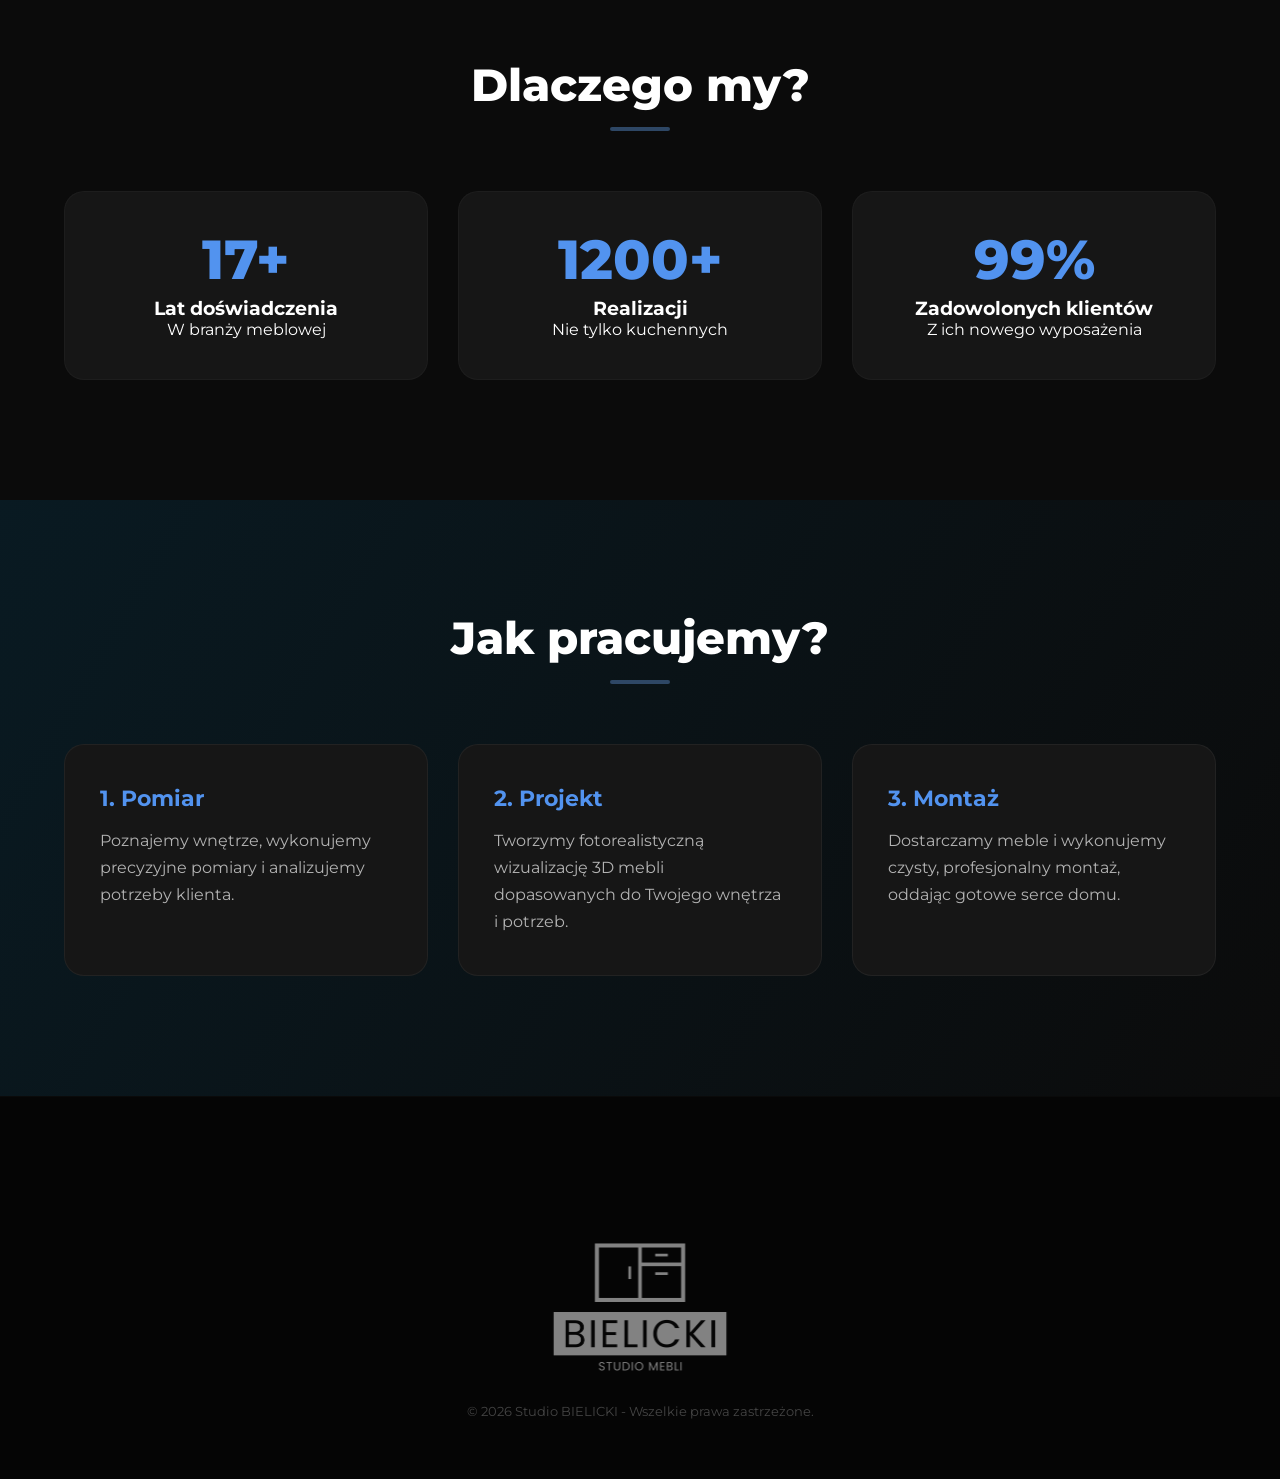
==== commit b8da8eb9: "Update index.html" ====
--- a/index.html
+++ b/index.html
@@ -42,9 +42,6 @@
     <div class="container hero-content">
 
         <div class="hero-left">
-            <h2 class="hero-top-title animate-fade">
-                Realizacje na terenie całej Polski, i nie tylko!
-            </h2>
             <h2 class="animate-fade">
                 Od 2009...
             </h2>
--- a/css/style.css
+++ b/css/style.css
@@ -8,15 +8,6 @@
 
 html {
     scroll-behavior: smooth;
-}
-
-.hero-top-title {
-    text-align: center;
-    font-size: 1.2rem;
-    font-weight: 600;
-    color: #fff;
-    margin-bottom: 200px;
-    opacity: 0.9;
 }
 
 .about-header-image{
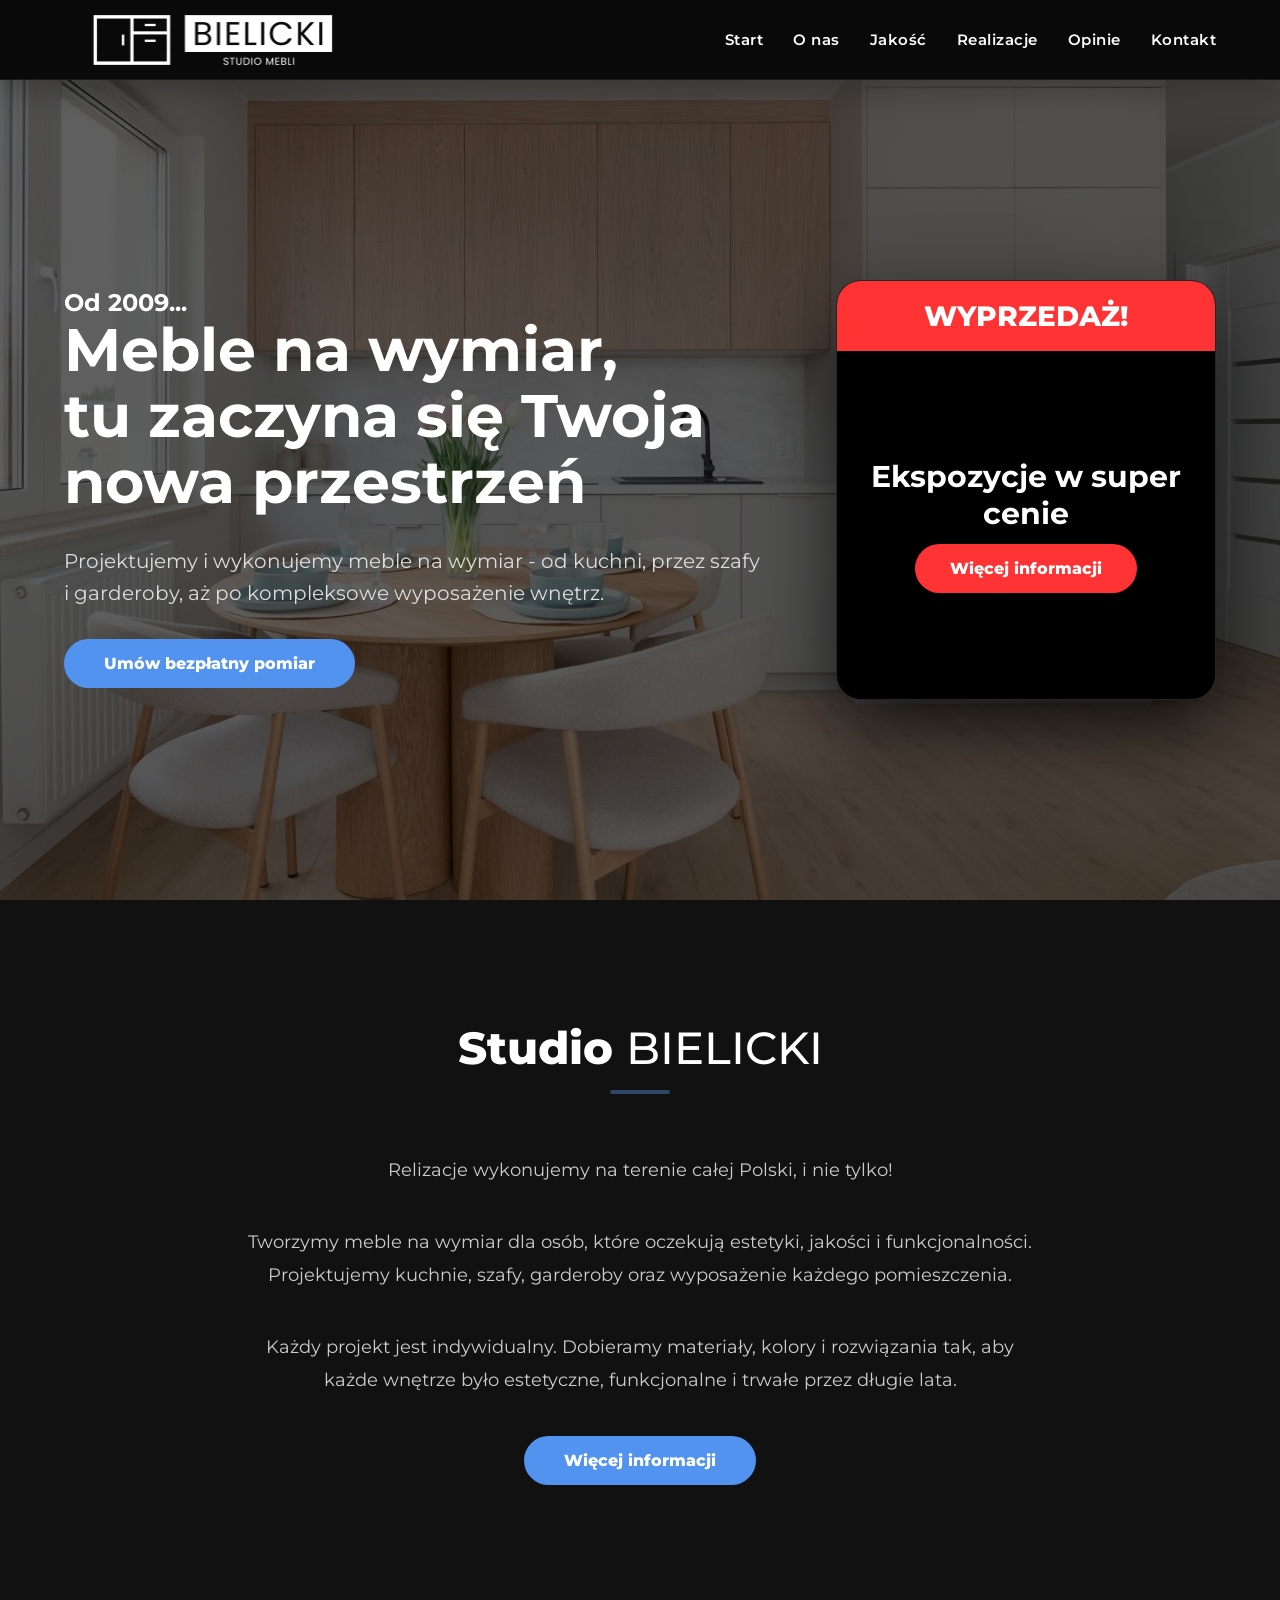
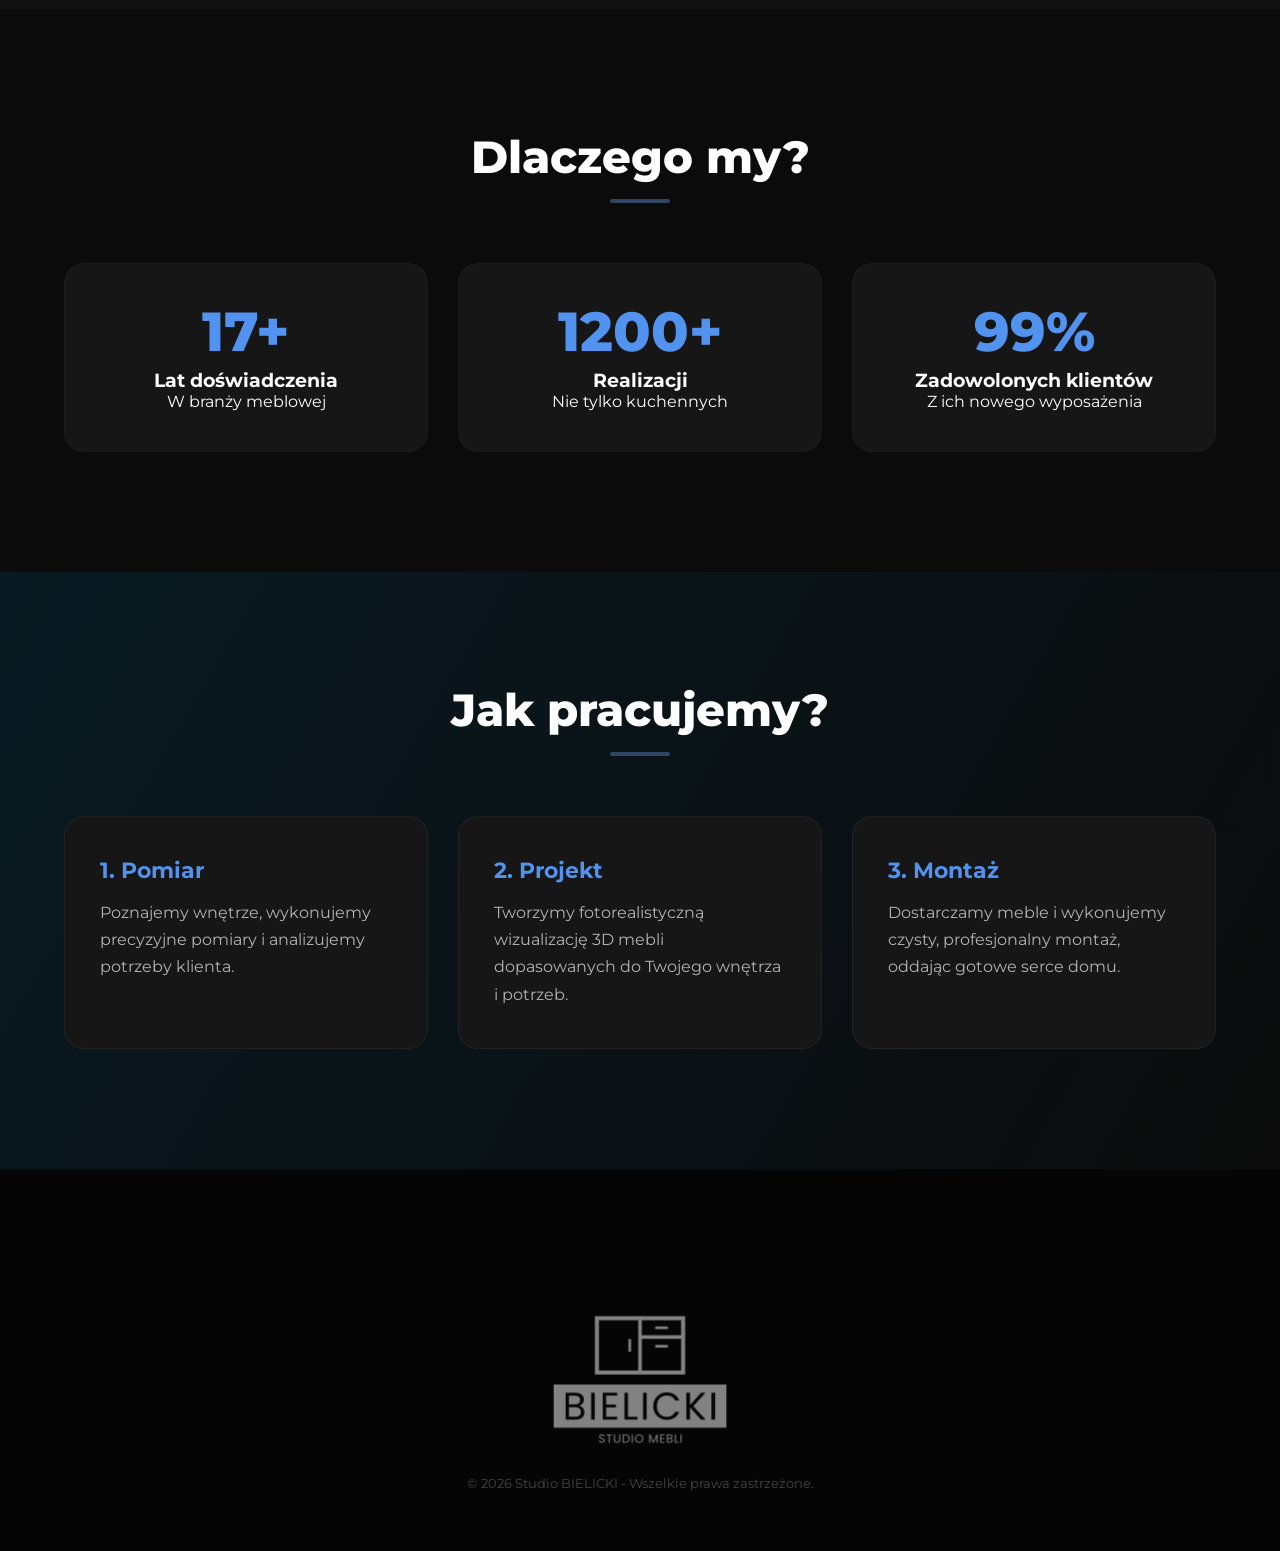
==== commit 15cb74ed: "Update index.html" ====
--- a/index.html
+++ b/index.html
@@ -81,6 +81,10 @@
 <section class="dark animate-fade">
 <div class="container main-text-container">
 <h2 class="title">Studio <span class="normal-text">BIELICKI</span></h2>
+
+<p class="text accent-text" style="text-align: center;">
+Relizacje wykonujemy na terenie całej Polski, i nie tylko!
+</p>
 
 <p class="text accent-text" style="text-align: center;">
 Tworzymy meble na wymiar dla osób, które oczekują estetyki, jakości i funkcjonalności. Projektujemy kuchnie, szafy, garderoby oraz wyposażenie każdego pomieszczenia.
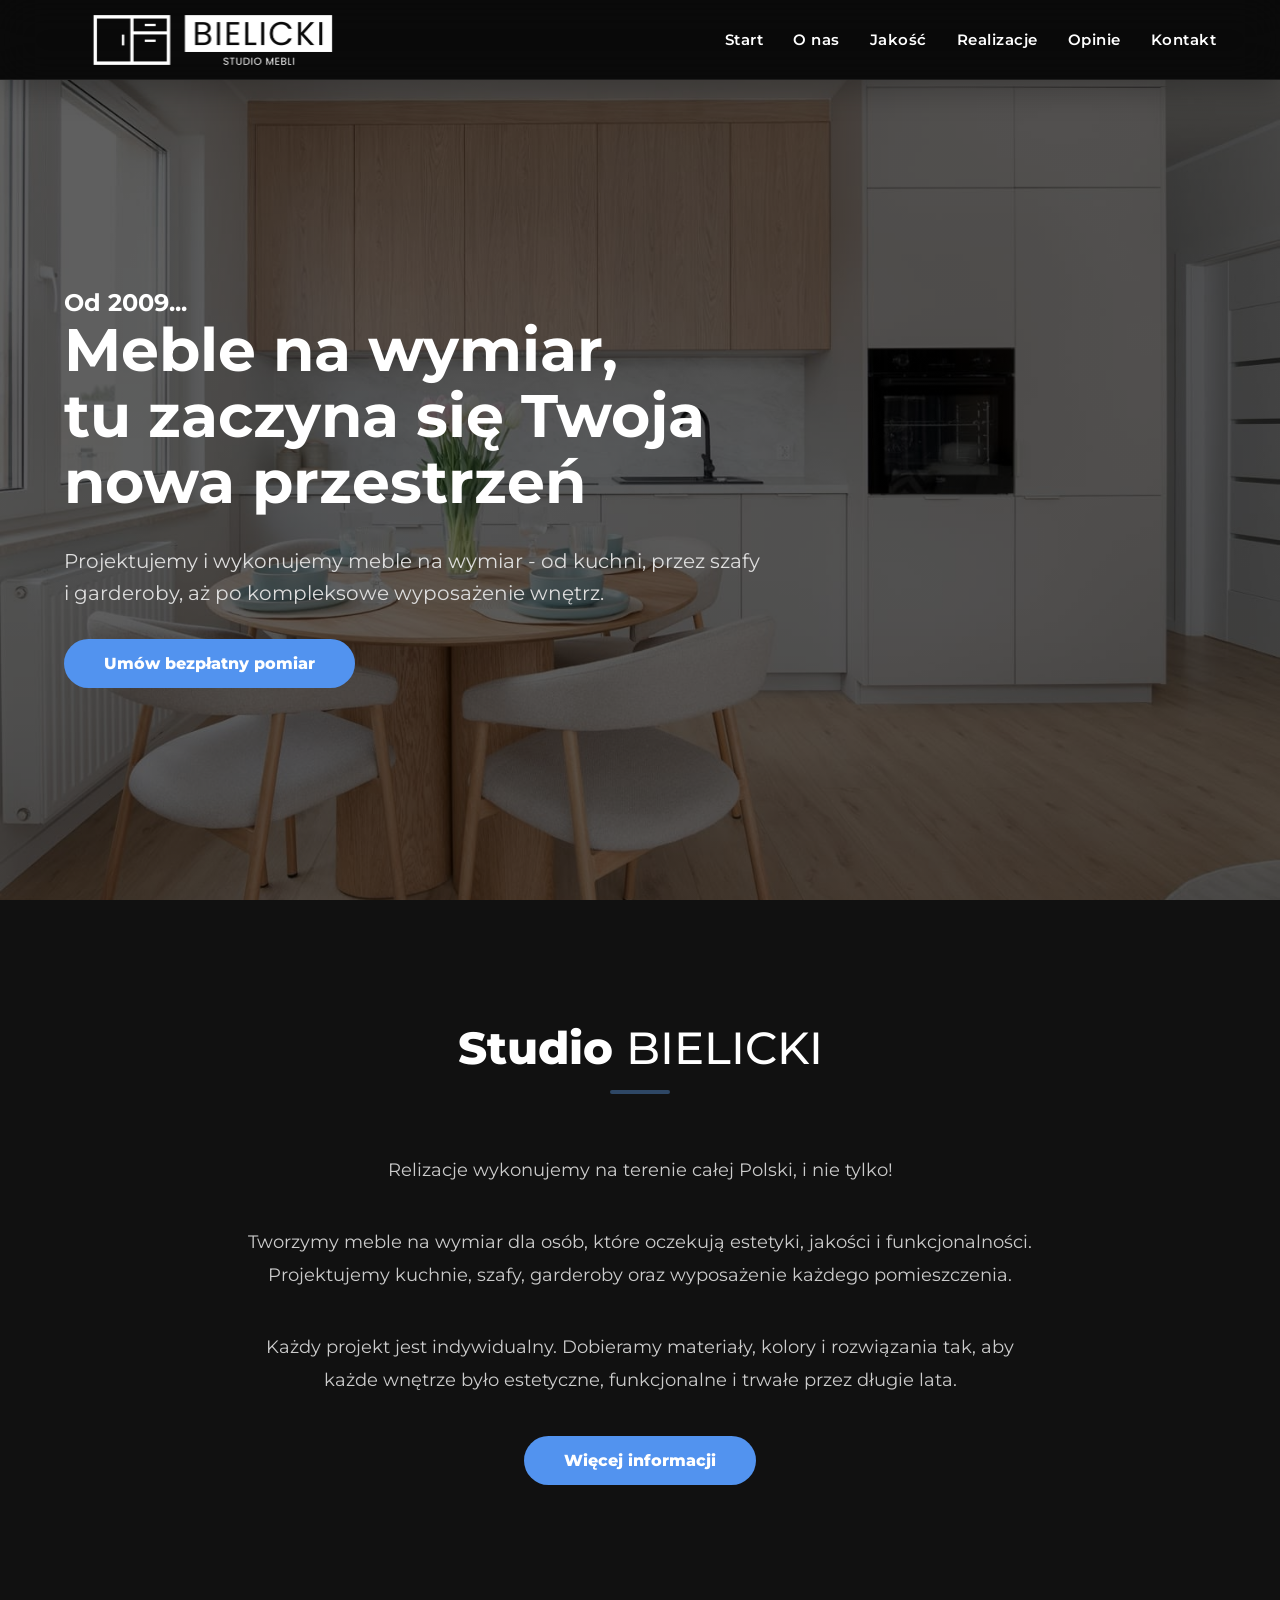
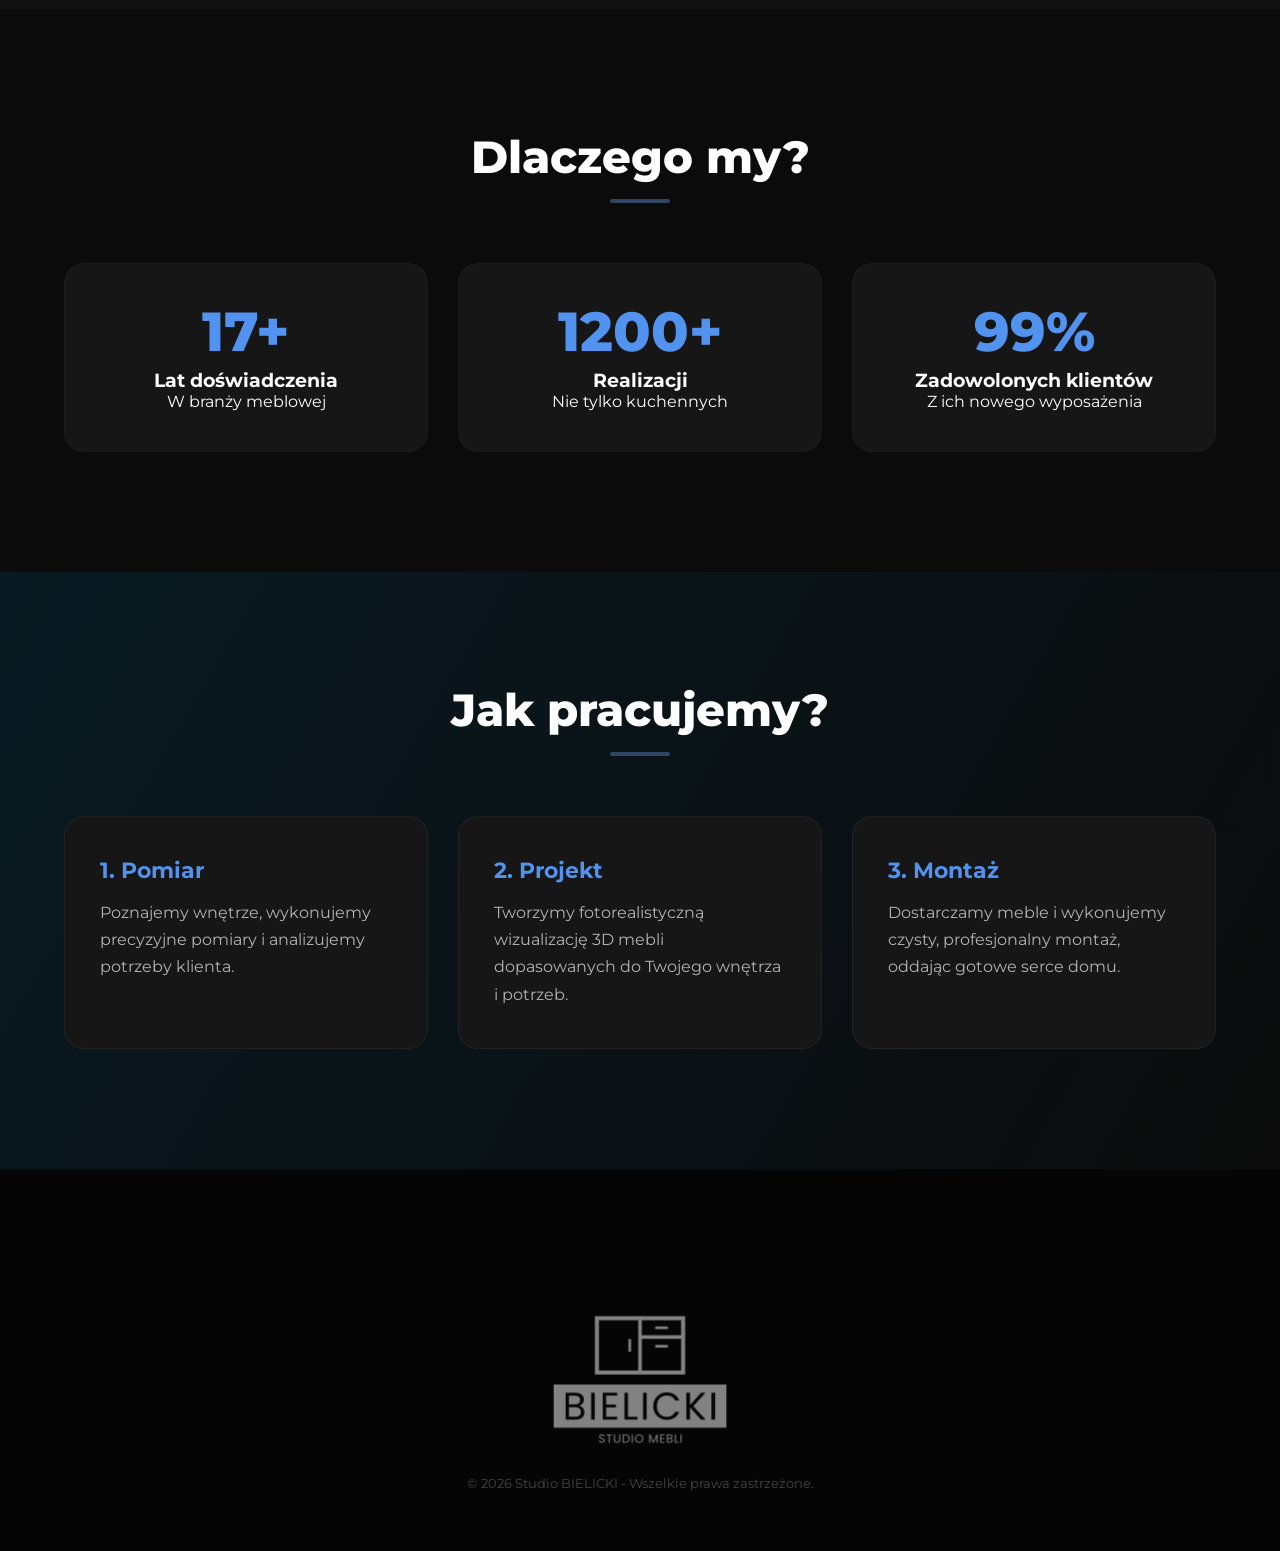
==== commit 97c00010: "Update index.html" ====
--- a/index.html
+++ b/index.html
@@ -32,7 +32,12 @@
     <a href="realizacje.html">Realizacje</a>
     <a href="opinie.html">Opinie</a>
     <a href="kontakt.html">Kontakt</a>
-    <a href="wyprzedaz.html" class="mobile-sale-link">Wyprzedaż</a>
+    <a href="https://www.facebook.com/bielickimeble"
+       class="mobile-sale-link"
+       target="_blank"
+       rel="noopener noreferrer">
+        Wyprzedaż
+    </a>
 </div>
 
 </div>
@@ -58,20 +63,6 @@
             <a class="btn animate-fade delay-2" href="kontakt.html">
                 Umów bezpłatny pomiar
             </a>
-        </div>
-
-        <div class="sale-box animate-fade delay-3">
-            <div class="sale-header">
-                WYPRZEDAŻ!
-            </div>
-
-            <div class="sale-content">
-                <h3>Ekspozycje w super cenie</h3>
-
-                <a href="https://www.facebook.com/bielickimeble" class="sale-btn" target="_blank">
-                    Więcej informacji
-                </a>
-            </div>
         </div>
 
     </div>
